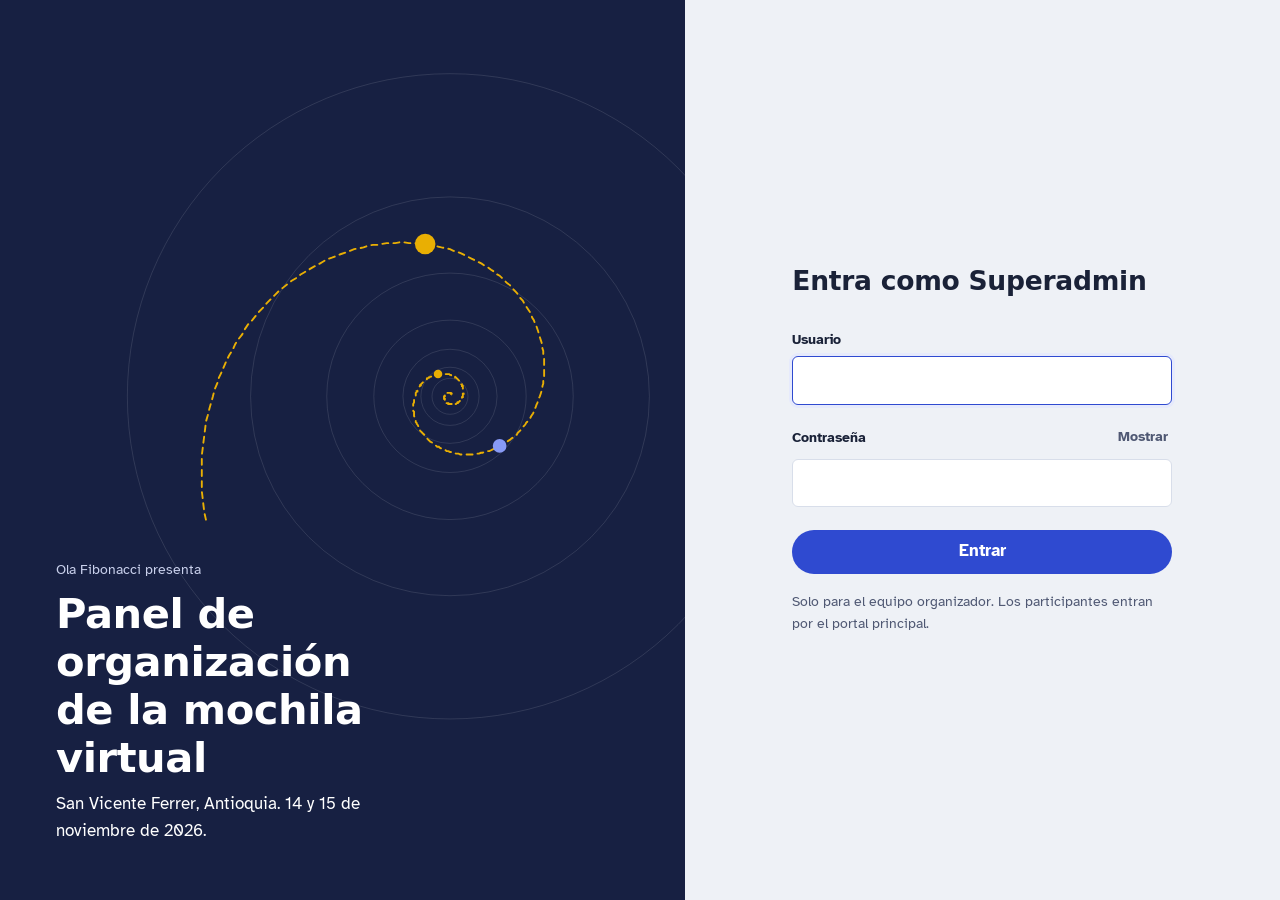
==== frontend/admin/index.html @ 3ba0091b "Portal de participantes "Mochila virtual" del NASA Space Apps San Vicente Ferrer - Backend Flask por" ====
<!doctype html>
<html lang="es">
<head>
  <meta charset="utf-8">
  <meta name="viewport" content="width=device-width, initial-scale=1">
  <meta name="theme-color" content="#172042">
  <meta name="robots" content="noindex, nofollow">
  <link rel="icon" href="../assets/img/insignia.svg" type="image/svg+xml">
  <link rel="preload" href="../assets/fonts/atkinson-hyperlegible-latin-400-normal.woff2" as="font" type="font/woff2" crossorigin>
  <link rel="preload" href="../assets/fonts/bricolage-grotesque-latin-800-normal.woff2" as="font" type="font/woff2" crossorigin>
  <link rel="stylesheet" href="../assets/css/base.css">
  <link rel="stylesheet" href="../assets/css/admin.css">
  <title>Panel de organización — Mochila virtual Space Apps</title>
</head>
<body>
  <template id="plantilla-espiral">
<svg class="espiral" viewBox="0 0 800 800" aria-hidden="true" focusable="false">
  <defs><mask id="bordado-mascara"><path class="bordado" d="M432,398 L432,398 L432,398 L432,398 L432,398 L432,398 L432,398 L432,398 L432,398 L432,398 L432,398 L432,398 L432,398 L432,397 L431,397 L431,397 L431,397 L431,397 L431,397 L431,397 L431,397 L431,397 L431,397 L431,397 L431,397 L431,397 L431,397 L431,397 L431,397 L431,396 L431,396 L430,396 L430,396 L430,396 L430,396 L430,396 L430,396 L430,396 L430,396 L430,396 L430,396 L430,396 L430,396 L429,396 L429,396 L429,396 L429,396 L429,396 L429,396 L429,396 L429,396 L429,396 L429,396 L428,396 L428,396 L428,396 L428,396 L428,396 L428,396 L428,396 L428,396 L428,396 L427,396 L427,396 L427,396 L427,396 L427,396 L427,396 L427,396 L427,396 L426,396 L426,396 L426,396 L426,396 L426,396 L426,396 L426,397 L426,397 L426,397 L426,397 L425,397 L425,397 L425,397 L425,397 L425,397 L425,397 L425,397 L425,398 L425,398 L425,398 L424,398 L424,398 L424,398 L424,398 L424,398 L424,399 L424,399 L424,399 L424,399 L424,399 L424,399 L424,399 L424,400 L424,400 L424,400 L424,400 L423,400 L423,400 L423,401 L423,401 L423,401 L423,401 L423,401 L423,401 L423,402 L423,402 L423,402 L423,402 L423,402 L423,402 L423,403 L424,403 L424,403 L424,403 L424,403 L424,404 L424,404 L424,404 L424,404 L424,404 L424,404 L424,405 L424,405 L424,405 L424,405 L425,405 L425,406 L425,406 L425,406 L425,406 L425,406 L425,406 L425,407 L426,407 L426,407 L426,407 L426,407 L426,407 L426,408 L427,408 L427,408 L427,408 L427,408 L427,408 L428,408 L428,408 L428,409 L428,409 L429,409 L429,409 L429,409 L429,409 L430,409 L430,409 L430,409 L430,409 L431,409 L431,409 L431,409 L431,409 L432,409 L432,410 L432,410 L433,410 L433,410 L433,410 L433,410 L434,409 L434,409 L434,409 L435,409 L435,409 L435,409 L435,409 L436,409 L436,409 L436,409 L437,409 L437,409 L437,409 L438,408 L438,408 L438,408 L438,408 L439,408 L439,408 L439,407 L440,407 L440,407 L440,407 L440,407 L441,406 L441,406 L441,406 L441,406 L442,405 L442,405 L442,405 L442,404 L443,404 L443,404 L443,404 L443,403 L444,403 L444,403 L444,402 L444,402 L444,401 L444,401 L445,401 L445,400 L445,400 L445,400 L445,399 L445,399 L445,398 L445,398 L445,397 L446,397 L446,397 L446,396 L446,396 L446,395 L446,395 L446,394 L446,394 L446,393 L446,393 L446,392 L446,392 L445,391 L445,391 L445,390 L445,390 L445,390 L445,389 L445,389 L445,388 L444,388 L444,387 L444,387 L444,386 L443,386 L443,385 L443,385 L443,384 L442,384 L442,383 L442,383 L441,382 L441,382 L441,382 L440,381 L440,381 L439,380 L439,380 L438,379 L438,379 L438,379 L437,378 L437,378 L436,378 L436,377 L435,377 L434,377 L434,376 L433,376 L433,376 L432,376 L431,375 L431,375 L430,375 L430,375 L429,374 L428,374 L428,374 L427,374 L426,374 L425,374 L425,374 L424,374 L423,373 L423,373 L422,373 L421,373 L420,373 L420,373 L419,374 L418,374 L417,374 L416,374 L416,374 L415,374 L414,374 L413,375 L413,375 L412,375 L411,375 L410,376 L409,376 L409,376 L408,377 L407,377 L406,378 L406,378 L405,378 L404,379 L403,379 L403,380 L402,381 L401,381 L400,382 L400,382 L399,383 L398,384 L398,384 L397,385 L396,386 L396,387 L395,387 L395,388 L394,389 L394,390 L393,391 L393,392 L392,393 L392,394 L391,394 L391,395 L390,396 L390,397 L390,399 L389,400 L389,401 L389,402 L388,403 L388,404 L388,405 L388,406 L388,407 L387,409 L387,410 L387,411 L387,412 L387,413 L387,415 L387,416 L387,417 L388,418 L388,419 L388,421 L388,422 L388,423 L389,425 L389,426 L390,427 L390,428 L390,430 L391,431 L391,432 L392,433 L393,435 L393,436 L394,437 L395,438 L395,440 L396,441 L397,442 L398,443 L399,444 L400,445 L401,447 L402,448 L403,449 L404,450 L405,451 L406,452 L407,453 L409,454 L410,455 L411,456 L413,457 L414,458 L415,459 L417,459 L418,460 L420,461 L421,462 L423,462 L425,463 L426,464 L428,464 L430,465 L431,465 L433,466 L435,466 L437,467 L438,467 L440,467 L442,468 L444,468 L446,468 L448,468 L450,468 L452,468 L454,468 L456,468 L458,468 L460,467 L462,467 L464,467 L466,466 L468,466 L470,465 L472,465 L474,464 L476,464 L478,463 L480,462 L482,461 L484,460 L486,459 L488,458 L490,457 L492,456 L494,455 L496,454 L498,452 L500,451 L502,449 L504,448 L506,446 L508,445 L509,443 L511,441 L513,439 L515,437 L516,435 L518,433 L519,431 L521,429 L522,427 L524,425 L525,423 L527,420 L528,418 L529,415 L530,413 L531,410 L532,408 L533,405 L534,402 L535,400 L536,397 L537,394 L538,391 L538,388 L539,385 L539,382 L540,379 L540,376 L540,373 L540,370 L540,367 L540,364 L540,360 L540,357 L540,354 L539,351 L539,347 L538,344 L538,341 L537,337 L536,334 L535,331 L534,328 L533,324 L532,321 L531,318 L529,314 L528,311 L526,308 L525,304 L523,301 L521,298 L519,295 L517,292 L515,288 L512,285 L510,282 L508,279 L505,276 L502,273 L500,270 L497,268 L494,265 L491,262 L488,259 L484,257 L481,254 L478,252 L474,249 L470,247 L467,245 L463,243 L459,241 L455,239 L451,237 L447,235 L443,233 L438,231 L434,230 L430,228 L425,227 L420,226 L416,225 L411,224 L406,223 L401,222 L397,222 L392,221 L387,221 L382,221 L376,220 L371,220 L366,221 L361,221 L356,221 L350,222 L345,223 L340,223 L334,224 L329,226 L324,227 L318,228 L313,230 L308,232 L302,234 L297,236 L292,238 L286,240 L281,243 L276,246 L270,249 L265,252 L260,255 L255,258 L250,262 L245,265 L240,269 L235,273 L230,277 L225,282 L221,286 L216,291 L212,296 L207,301 L203,306 L199,311 L194,316 L190,322 L187,328 L183,333 L179,339 L176,346 L172,352 L169,358 L166,365 L163,372 L160,378 L158,385 L155,392 L153,400 L151,407 L149,414 L147,422 L145,429 L144,437 L143,445 L142,453 L141,461 L140,469 L140,477 L140,485 L140,494 L140,502 L140,511 L141,519 L142,528 L143,536 L145,545" fill="none" stroke="#fff" stroke-width="8"/></mask></defs>
  <circle class="orbita-fina" cx="430" cy="400" r="21"/><circle class="orbita-fina" cx="430" cy="400" r="34"/><circle class="orbita-fina" cx="430" cy="400" r="55"/><circle class="orbita-fina" cx="430" cy="400" r="89"/><circle class="orbita-fina" cx="430" cy="400" r="144"/><circle class="orbita-fina" cx="430" cy="400" r="233"/><circle class="orbita-fina" cx="430" cy="400" r="377"/>
  <path class="puntada" d="M432,398 L432,398 L432,398 L432,398 L432,398 L432,398 L432,398 L432,398 L432,398 L432,398 L432,398 L432,398 L432,398 L432,397 L431,397 L431,397 L431,397 L431,397 L431,397 L431,397 L431,397 L431,397 L431,397 L431,397 L431,397 L431,397 L431,397 L431,397 L431,397 L431,396 L431,396 L430,396 L430,396 L430,396 L430,396 L430,396 L430,396 L430,396 L430,396 L430,396 L430,396 L430,396 L430,396 L429,396 L429,396 L429,396 L429,396 L429,396 L429,396 L429,396 L429,396 L429,396 L429,396 L428,396 L428,396 L428,396 L428,396 L428,396 L428,396 L428,396 L428,396 L428,396 L427,396 L427,396 L427,396 L427,396 L427,396 L427,396 L427,396 L427,396 L426,396 L426,396 L426,396 L426,396 L426,396 L426,396 L426,397 L426,397 L426,397 L426,397 L425,397 L425,397 L425,397 L425,397 L425,397 L425,397 L425,397 L425,398 L425,398 L425,398 L424,398 L424,398 L424,398 L424,398 L424,398 L424,399 L424,399 L424,399 L424,399 L424,399 L424,399 L424,399 L424,400 L424,400 L424,400 L424,400 L423,400 L423,400 L423,401 L423,401 L423,401 L423,401 L423,401 L423,401 L423,402 L423,402 L423,402 L423,402 L423,402 L423,402 L423,403 L424,403 L424,403 L424,403 L424,403 L424,404 L424,404 L424,404 L424,404 L424,404 L424,404 L424,405 L424,405 L424,405 L424,405 L425,405 L425,406 L425,406 L425,406 L425,406 L425,406 L425,406 L425,407 L426,407 L426,407 L426,407 L426,407 L426,407 L426,408 L427,408 L427,408 L427,408 L427,408 L427,408 L428,408 L428,408 L428,409 L428,409 L429,409 L429,409 L429,409 L429,409 L430,409 L430,409 L430,409 L430,409 L431,409 L431,409 L431,409 L431,409 L432,409 L432,410 L432,410 L433,410 L433,410 L433,410 L433,410 L434,409 L434,409 L434,409 L435,409 L435,409 L435,409 L435,409 L436,409 L436,409 L436,409 L437,409 L437,409 L437,409 L438,408 L438,408 L438,408 L438,408 L439,408 L439,408 L439,407 L440,407 L440,407 L440,407 L440,407 L441,406 L441,406 L441,406 L441,406 L442,405 L442,405 L442,405 L442,404 L443,404 L443,404 L443,404 L443,403 L444,403 L444,403 L444,402 L444,402 L444,401 L444,401 L445,401 L445,400 L445,400 L445,400 L445,399 L445,399 L445,398 L445,398 L445,397 L446,397 L446,397 L446,396 L446,396 L446,395 L446,395 L446,394 L446,394 L446,393 L446,393 L446,392 L446,392 L445,391 L445,391 L445,390 L445,390 L445,390 L445,389 L445,389 L445,388 L444,388 L444,387 L444,387 L444,386 L443,386 L443,385 L443,385 L443,384 L442,384 L442,383 L442,383 L441,382 L441,382 L441,382 L440,381 L440,381 L439,380 L439,380 L438,379 L438,379 L438,379 L437,378 L437,378 L436,378 L436,377 L435,377 L434,377 L434,376 L433,376 L433,376 L432,376 L431,375 L431,375 L430,375 L430,375 L429,374 L428,374 L428,374 L427,374 L426,374 L425,374 L425,374 L424,374 L423,373 L423,373 L422,373 L421,373 L420,373 L420,373 L419,374 L418,374 L417,374 L416,374 L416,374 L415,374 L414,374 L413,375 L413,375 L412,375 L411,375 L410,376 L409,376 L409,376 L408,377 L407,377 L406,378 L406,378 L405,378 L404,379 L403,379 L403,380 L402,381 L401,381 L400,382 L400,382 L399,383 L398,384 L398,384 L397,385 L396,386 L396,387 L395,387 L395,388 L394,389 L394,390 L393,391 L393,392 L392,393 L392,394 L391,394 L391,395 L390,396 L390,397 L390,399 L389,400 L389,401 L389,402 L388,403 L388,404 L388,405 L388,406 L388,407 L387,409 L387,410 L387,411 L387,412 L387,413 L387,415 L387,416 L387,417 L388,418 L388,419 L388,421 L388,422 L388,423 L389,425 L389,426 L390,427 L390,428 L390,430 L391,431 L391,432 L392,433 L393,435 L393,436 L394,437 L395,438 L395,440 L396,441 L397,442 L398,443 L399,444 L400,445 L401,447 L402,448 L403,449 L404,450 L405,451 L406,452 L407,453 L409,454 L410,455 L411,456 L413,457 L414,458 L415,459 L417,459 L418,460 L420,461 L421,462 L423,462 L425,463 L426,464 L428,464 L430,465 L431,465 L433,466 L435,466 L437,467 L438,467 L440,467 L442,468 L444,468 L446,468 L448,468 L450,468 L452,468 L454,468 L456,468 L458,468 L460,467 L462,467 L464,467 L466,466 L468,466 L470,465 L472,465 L474,464 L476,464 L478,463 L480,462 L482,461 L484,460 L486,459 L488,458 L490,457 L492,456 L494,455 L496,454 L498,452 L500,451 L502,449 L504,448 L506,446 L508,445 L509,443 L511,441 L513,439 L515,437 L516,435 L518,433 L519,431 L521,429 L522,427 L524,425 L525,423 L527,420 L528,418 L529,415 L530,413 L531,410 L532,408 L533,405 L534,402 L535,400 L536,397 L537,394 L538,391 L538,388 L539,385 L539,382 L540,379 L540,376 L540,373 L540,370 L540,367 L540,364 L540,360 L540,357 L540,354 L539,351 L539,347 L538,344 L538,341 L537,337 L536,334 L535,331 L534,328 L533,324 L532,321 L531,318 L529,314 L528,311 L526,308 L525,304 L523,301 L521,298 L519,295 L517,292 L515,288 L512,285 L510,282 L508,279 L505,276 L502,273 L500,270 L497,268 L494,265 L491,262 L488,259 L484,257 L481,254 L478,252 L474,249 L470,247 L467,245 L463,243 L459,241 L455,239 L451,237 L447,235 L443,233 L438,231 L434,230 L430,228 L425,227 L420,226 L416,225 L411,224 L406,223 L401,222 L397,222 L392,221 L387,221 L382,221 L376,220 L371,220 L366,221 L361,221 L356,221 L350,222 L345,223 L340,223 L334,224 L329,226 L324,227 L318,228 L313,230 L308,232 L302,234 L297,236 L292,238 L286,240 L281,243 L276,246 L270,249 L265,252 L260,255 L255,258 L250,262 L245,265 L240,269 L235,273 L230,277 L225,282 L221,286 L216,291 L212,296 L207,301 L203,306 L199,311 L194,316 L190,322 L187,328 L183,333 L179,339 L176,346 L172,352 L169,358 L166,365 L163,372 L160,378 L158,385 L155,392 L153,400 L151,407 L149,414 L147,422 L145,429 L144,437 L143,445 L142,453 L141,461 L140,469 L140,477 L140,485 L140,494 L140,502 L140,511 L141,519 L142,528 L143,536 L145,545" mask="url(#bordado-mascara)"/>
  <circle class="astro " cx="416" cy="374" r="5"/><circle class="astro frio" cx="488" cy="458" r="8"/><circle class="astro " cx="401" cy="222" r="12"/>
</svg>
  </template>
  <div id="app"><div class="cargando">Cargando el panel…</div></div>
  <noscript><p class="contenedor">Necesitas activar JavaScript para usar el panel.</p></noscript>
  <script src="../assets/js/config.js"></script>
  <script src="../assets/js/comun.js"></script>
  <script src="../assets/js/admin.js"></script>
</body>
</html>
---- frontend/assets/css/base.css ----
/* ==========================================================================
   Base compartida: tipografías, tokens, controles. La usan portal y panel.
   ========================================================================== */

@font-face { font-family: "Bricolage"; src: url("../fonts/bricolage-grotesque-latin-500-normal.woff2") format("woff2"); font-weight: 500; font-display: swap; }
@font-face { font-family: "Bricolage"; src: url("../fonts/bricolage-grotesque-latin-700-normal.woff2") format("woff2"); font-weight: 700; font-display: swap; }
@font-face { font-family: "Bricolage"; src: url("../fonts/bricolage-grotesque-latin-800-normal.woff2") format("woff2"); font-weight: 800; font-display: swap; }
@font-face { font-family: "Atkinson"; src: url("../fonts/atkinson-hyperlegible-latin-400-normal.woff2") format("woff2"); font-weight: 400; font-display: swap; }
@font-face { font-family: "Atkinson"; src: url("../fonts/atkinson-hyperlegible-latin-400-italic.woff2") format("woff2"); font-weight: 400; font-style: italic; font-display: swap; }
@font-face { font-family: "Atkinson"; src: url("../fonts/atkinson-hyperlegible-latin-700-normal.woff2") format("woff2"); font-weight: 700; font-display: swap; }

:root {
  /* Paleta */
  --noche: #172042;          /* tinta, banda superior */
  --neblina: #eef1f6;        /* fondo de página */
  --papel: #ffffff;          /* superficies */
  --hilo: #f5b700;           /* puntadas de las insignias */
  --orbita: #2f4ad0;         /* acciones y enlaces */
  --paramo: #1f7a5a;         /* "ahora", éxito */
  --alerta: #c23b2a;         /* errores */

  /* Roles */
  --fondo: var(--neblina);
  --superficie: var(--papel);
  --superficie-2: #f6f8fb;
  --texto: #1a2238;
  --texto-suave: #4f5873;
  --linea: #d8deea;
  --accion: var(--orbita);
  --accion-texto: #ffffff;
  --accion-suave: #e6eafc;
  --exito: var(--paramo);
  --exito-suave: #e1f2ea;
  --peligro: var(--alerta);
  --peligro-suave: #fbe7e4;
  --foco: #f5b700;

  /* Tonos de las insignias (hilo de fondo de cada parche) */
  --tono-1: #2a3577;
  --tono-2: #1f6b52;
  --tono-3: #8a5a12;
  --tono-4: #2f4ad0;
  --tono-5: #6b3fa0;
  --tono-6: #a13a2e;

  /* Tipografía (escala 1.25) */
  --familia-titulo: "Bricolage", "Segoe UI", system-ui, sans-serif;
  --familia-texto: "Atkinson", "Segoe UI", system-ui, sans-serif;
  --t-xs: 0.8rem;
  --t-sm: 0.9rem;
  --t-md: 1.0625rem;
  --t-lg: 1.33rem;
  --t-xl: 1.66rem;
  --t-2xl: 2.07rem;
  --t-3xl: 2.6rem;

  --radio-s: 6px;
  --radio-m: 12px;
  --sombra: 0 1px 2px rgba(23, 32, 66, 0.08), 0 4px 16px rgba(23, 32, 66, 0.06);
  --ancho: 1080px;
  --margen: 16px;
  color-scheme: light;
}

@media (prefers-color-scheme: dark) {
  :root {
    --fondo: #0f1530;
    --superficie: #182046;
    --superficie-2: #1d2654;
    --texto: #e8ecf8;
    --texto-suave: #aab3d0;
    --linea: #2c3769;
    --accion: #8fa1ff;
    --accion-texto: #0f1530;
    --accion-suave: #26306a;
    --exito: #5fd0a3;
    --exito-suave: #153a33;
    --peligro: #ff8a78;
    --peligro-suave: #45201f;
    --sombra: 0 1px 2px rgba(0, 0, 0, 0.3);
    color-scheme: dark;
  }
}

*, *::before, *::after { box-sizing: border-box; }

html { -webkit-text-size-adjust: 100%; }

body {
  margin: 0;
  background: var(--fondo);
  color: var(--texto);
  font-family: var(--familia-texto);
  font-size: var(--t-md);
  line-height: 1.55;
  -webkit-font-smoothing: antialiased;
}

h1, h2, h3, h4 {
  font-family: var(--familia-titulo);
  line-height: 1.15;
  margin: 0;
  letter-spacing: -0.01em;
  text-wrap: balance;
}

p { margin: 0; }

a { color: var(--accion); text-underline-offset: 0.2em; }

img { max-width: 100%; display: block; }

[hidden] { display: none !important; }

:focus-visible {
  outline: 3px solid var(--foco);
  outline-offset: 2px;
  border-radius: 4px;
}

.solo-lector {
  position: absolute; width: 1px; height: 1px; overflow: hidden;
  clip: rect(0 0 0 0); white-space: nowrap;
}

.contenedor {
  width: 100%;
  max-width: var(--ancho);
  margin: 0 auto;
  padding: 0 var(--margen);
}

/* ---------------------------------------------------------------- botones */

.boton {
  display: inline-flex;
  align-items: center;
  justify-content: center;
  gap: 0.45em;
  min-height: 44px;
  padding: 0.55em 1.1em;
  border: 1.5px solid transparent;
  border-radius: 999px;
  background: var(--accion);
  color: var(--accion-texto);
  font: 700 var(--t-md)/1.1 var(--familia-texto);
  text-decoration: none;
  cursor: pointer;
  white-space: nowrap;
  transition: filter 0.15s;
}
.boton:hover { filter: brightness(1.08); }
.boton:disabled { opacity: 0.6; cursor: progress; }

.boton.secundario { background: transparent; color: var(--accion); border-color: currentColor; }
.boton.discreto { background: transparent; color: var(--texto-suave); padding-inline: 0.6em; }
.boton.discreto:hover { color: var(--texto); filter: none; }
.boton.peligro { background: var(--peligro); color: #fff; }
.boton.peligro.secundario { background: transparent; color: var(--peligro); }
.boton.pequeno { min-height: 36px; padding: 0.35em 0.85em; font-size: var(--t-sm); }

/* ---------------------------------------------------------------- formularios */

.campo { display: grid; gap: 0.35rem; }
.campo + .campo { margin-top: 1rem; }

.campo label, .etiqueta {
  font-weight: 700;
  font-size: var(--t-sm);
}

.campo .ayuda { font-size: var(--t-sm); color: var(--texto-suave); }

input[type="text"], input[type="password"], input[type="email"], input[type="url"],
input[type="date"], input[type="time"], input[type="search"], select, textarea {
  width: 100%;
  min-height: 46px;
  padding: 0.6em 0.8em;
  border: 1.5px solid var(--linea);
  border-radius: var(--radio-s);
  background: var(--superficie);
  color: var(--texto);
  font: inherit;
}
textarea { min-height: 7em; resize: vertical; line-height: 1.5; }
input:focus, select:focus, textarea:focus { border-color: var(--accion); outline: none; box-shadow: 0 0 0 3px var(--accion-suave); }
input[aria-invalid="true"], textarea[aria-invalid="true"] { border-color: var(--peligro); }

.casilla { display: flex; align-items: center; gap: 0.6rem; font-weight: 700; cursor: pointer; }
.casilla input { width: 1.25rem; height: 1.25rem; accent-color: var(--accion); }

.aviso-error {
  padding: 0.75rem 1rem;
  border-radius: var(--radio-s);
  background: var(--peligro-suave);
  color: var(--peligro);
  font-weight: 700;
}
.aviso-error ul { margin: 0.4rem 0 0; padding-left: 1.2rem; font-weight: 400; }

/* ---------------------------------------------------------------- diálogos */

dialog {
  width: min(560px, calc(100vw - 24px));
  max-height: calc(100vh - 24px);
  padding: 0;
  border: 0;
  border-radius: var(--radio-m);
  background: var(--superficie);
  color: var(--texto);
  box-shadow: 0 20px 60px rgba(0, 0, 0, 0.35);
}
dialog::backdrop { background: rgba(15, 21, 48, 0.55); }
dialog.ancho { width: min(820px, calc(100vw - 24px)); }

.dialogo-cuerpo { padding: 1.5rem; display: grid; gap: 1rem; }
.dialogo-cuerpo h2 { font-size: var(--t-xl); }
.dialogo-acciones { display: flex; flex-wrap: wrap; gap: 0.6rem; justify-content: flex-end; padding-top: 0.5rem; }

/* ---------------------------------------------------------------- avisos flotantes */

.tostadas {
  position: fixed;
  left: 50%;
  bottom: 16px;
  transform: translateX(-50%);
  display: grid;
  gap: 8px;
  z-index: 100;
  width: min(440px, calc(100vw - 32px));
}
.tostada {
  padding: 0.8rem 1rem;
  border-radius: var(--radio-s);
  background: var(--noche);
  color: #fff;
  box-shadow: var(--sombra);
  font-weight: 700;
}
.tostada.error { background: var(--alerta); }

@media (prefers-reduced-motion: no-preference) {
  .tostada { animation: tostada-entra 0.2s ease-out; }
  @keyframes tostada-entra { from { opacity: 0; transform: translateY(8px); } }
}

/* ---------------------------------------------------------------- pantalla de ingreso (compartida) */

.ingreso {
  min-height: 100vh;
  min-height: 100dvh;
  display: grid;
  grid-template-columns: 1fr;
  background: var(--noche);
  color: #fff;
}

.ingreso-arte {
  position: relative;
  overflow: hidden;
  padding: 2rem var(--margen) 1rem;
  display: flex;
  flex-direction: column;
  justify-content: flex-end;
  min-height: 34vh;
}

.ingreso-arte svg.espiral {
  position: absolute;
  right: -18%;
  top: -10%;
  width: 115%;
  max-width: 760px;
  opacity: 0.95;
  pointer-events: none;
}

.ingreso-marca { position: relative; display: grid; gap: 0.6rem; max-width: 30ch; }
.ingreso-marca .organiza { color: #c9d0ec; font-size: var(--t-sm); }
.ingreso-marca h1 { font-size: var(--t-2xl); font-weight: 800; }

.ingreso-formulario {
  background: var(--fondo);
  color: var(--texto);
  padding: 2rem var(--margen) 3rem;
  display: flex;
  justify-content: center;
}
.ingreso-formulario form { width: 100%; max-width: 380px; display: grid; gap: 1rem; align-content: start; }
.ingreso-formulario h2 { font-size: var(--t-xl); }
.fila-etiqueta { display: flex; align-items: center; justify-content: space-between; }
.ingreso-formulario button[type="submit"] { width: 100%; margin-top: 0.4rem; }
.ingreso-formulario .campo + .campo { margin-top: 0; }
.ingreso-formulario .fila-etiqueta .boton { min-height: 32px; margin-right: -0.6em; }
.ingreso-formulario .nota { font-size: var(--t-sm); color: var(--texto-suave); }

@media (min-width: 860px) {
  .ingreso { grid-template-columns: 1.15fr 1fr; }
  .ingreso-arte { padding: 3.5rem; min-height: 100vh; }
  .ingreso-arte svg.espiral { right: -12%; top: 6%; width: 100%; }
  .ingreso-marca h1 { font-size: var(--t-3xl); }
  .ingreso-formulario { align-items: center; padding: 3rem; }
}

/* puntadas de la espiral: el trazo se "borda" una sola vez al cargar */
.espiral .puntada { fill: none; stroke: var(--hilo); stroke-width: 2.2; stroke-dasharray: 7 6; stroke-linecap: round; }
.espiral .orbita-fina { fill: none; stroke: rgba(255, 255, 255, 0.14); stroke-width: 1; }
.espiral .astro { fill: var(--hilo); }
.espiral .astro.frio { fill: #8fa1ff; }

@media (prefers-reduced-motion: no-preference) {
  .espiral .bordado { stroke-dasharray: 2200; stroke-dashoffset: 2200; animation: bordar 2.4s 0.2s ease-out forwards; }
  @keyframes bordar { to { stroke-dashoffset: 0; } }
}

/* ---------------------------------------------------------------- utilidades */

.cargando {
  display: grid;
  place-items: center;
  min-height: 30vh;
  color: var(--texto-suave);
}
.vacio {
  padding: 2rem 1.25rem;
  border: 1.5px dashed var(--linea);
  border-radius: var(--radio-m);
  color: var(--texto-suave);
  text-align: center;
}
---- frontend/assets/css/admin.css ----
/* ==========================================================================
   Panel de organización (Superadmin). Sobrio y denso: es una herramienta.
   ========================================================================== */

.fila-etiqueta { display: flex; align-items: center; justify-content: space-between; }

.banda-admin { background: var(--noche); color: #fff; }
.banda-admin .contenedor {
  max-width: 1280px;
  display: flex;
  flex-wrap: wrap;
  align-items: center;
  gap: 0.5rem 1.5rem;
  min-height: 60px;
  padding-block: 0.4rem;
}
.banda-admin .marca { display: flex; align-items: center; gap: 0.6rem; font: 800 var(--t-md)/1.1 var(--familia-titulo); }
.banda-admin .marca img { width: 28px; height: 28px; }
.pestanas { display: flex; gap: 0.25rem; flex: 1; overflow-x: auto; }
.pestanas button {
  min-height: 44px;
  padding: 0 0.9rem;
  border: 0;
  border-radius: 999px;
  background: none;
  color: #c9d0ec;
  font: 700 var(--t-sm) var(--familia-texto);
  cursor: pointer;
  white-space: nowrap;
}
.pestanas button[aria-selected="true"] { background: rgba(255, 255, 255, 0.14); color: #fff; }
.banda-admin .acciones-banda { display: flex; align-items: center; gap: 0.5rem; font-size: var(--t-sm); }
.banda-admin .acciones-banda a, .banda-admin .acciones-banda button { color: #fff; }
.banda-admin .boton.discreto { color: #c9d0ec; }

.panel { max-width: 1280px; padding-block: 1.5rem 4rem; }
.panel > h1 { font-size: var(--t-2xl); margin-bottom: 0.3rem; }
.panel > .intro { color: var(--texto-suave); margin-bottom: 1.5rem; max-width: 70ch; }

.tarjeta {
  background: var(--superficie);
  border-radius: var(--radio-m);
  box-shadow: var(--sombra);
}

/* ---------------------------------------------------------------- contenido: dos columnas */

.editor { display: grid; gap: 1.25rem; align-items: start; }
@media (min-width: 940px) { .editor { grid-template-columns: 340px 1fr; } }

.lista-secciones { padding: 0.75rem; }
.lista-secciones .cabeza { display: flex; justify-content: space-between; align-items: center; padding: 0.25rem 0.25rem 0.75rem; }
.lista-secciones h2 { font-size: var(--t-lg); }
.lista-secciones ol { list-style: none; margin: 0; padding: 0; display: grid; gap: 2px; }
.fila-seccion { display: grid; grid-template-columns: 1fr auto; align-items: center; border-radius: var(--radio-s); }
.fila-seccion.activa-seleccion { background: var(--accion-suave); }
.fila-seccion > button.elegir {
  display: grid;
  grid-template-columns: 2rem 1fr;
  gap: 0.5rem;
  align-items: center;
  min-height: 52px;
  padding: 0.35rem 0.5rem;
  border: 0;
  background: none;
  color: var(--texto);
  font: inherit;
  text-align: left;
  cursor: pointer;
  border-radius: var(--radio-s);
}
.fila-seccion .icono { font-size: 1.35rem; text-align: center; }
.fila-seccion .titulo { font-weight: 700; line-height: 1.25; }
.fila-seccion .meta { font-size: var(--t-xs); color: var(--texto-suave); }
.fila-seccion .oculta { color: var(--peligro); font-weight: 700; }
.mover { display: flex; }
.mover button {
  width: 36px;
  height: 36px;
  border: 0;
  border-radius: var(--radio-s);
  background: none;
  color: var(--texto-suave);
  font-size: 1rem;
  cursor: pointer;
}
.mover button:hover:not(:disabled) { background: var(--superficie-2); color: var(--texto); }
.mover button:disabled { opacity: 0.25; cursor: default; }

.detalle-seccion { padding: 1.25rem; display: grid; gap: 1.5rem; }
.form-seccion { display: grid; gap: 1rem; }
.form-seccion .fila { display: grid; grid-template-columns: 5.5rem 1fr; gap: 1rem; }
.form-seccion .fila .campo + .campo { margin-top: 0; }
.form-seccion .icono-input { text-align: center; font-size: 1.4rem; }
.barra-acciones { display: flex; flex-wrap: wrap; gap: 0.6rem; align-items: center; }
.barra-acciones .separar { margin-left: auto; }

.items-cabeza { display: flex; flex-wrap: wrap; gap: 0.75rem; justify-content: space-between; align-items: center; padding-top: 1.25rem; border-top: 1px solid var(--linea); }
.items-cabeza h3 { font-size: var(--t-lg); }

.lista-items { list-style: none; margin: 0; padding: 0; display: grid; gap: 0.5rem; }
.fila-item {
  display: grid;
  grid-template-columns: auto 1fr;
  gap: 0.25rem 0.75rem;
  align-items: center;
  padding: 0.7rem 0.75rem;
  border: 1.5px solid var(--linea);
  border-radius: var(--radio-s);
}
.fila-item.inactivo { border-style: dashed; opacity: 0.7; }
.fila-item .tipo {
  grid-row: span 2;
  display: grid;
  place-items: center;
  width: 40px;
  height: 40px;
  border-radius: 50%;
  background: var(--superficie-2);
  font-size: 1.15rem;
}
.fila-item .titulo { font-weight: 700; overflow-wrap: anywhere; }
.fila-item .meta { font-size: var(--t-sm); color: var(--texto-suave); overflow-wrap: anywhere; }
.fila-item .controles { grid-column: 1 / -1; display: flex; flex-wrap: wrap; gap: 0.25rem; justify-content: flex-end; }
@media (min-width: 720px) {
  .fila-item { grid-template-columns: auto 1fr auto; }
  .fila-item .controles { grid-column: 3; grid-row: 1 / span 2; }
}

.marca-estado {
  display: inline-block;
  padding: 0.05rem 0.5rem;
  border-radius: 999px;
  font-size: var(--t-xs);
  font-weight: 700;
  background: var(--superficie-2);
  color: var(--texto-suave);
  vertical-align: 0.1em;
}
.marca-estado.oculto { background: var(--peligro-suave); color: var(--peligro); }
.marca-estado.admin { background: var(--accion-suave); color: var(--accion); }
.marca-estado.virtual { background: #ede6f8; color: #5a3291; }
@media (prefers-color-scheme: dark) { .marca-estado.virtual { background: #2e2350; color: #c9b3f2; } }

/* formulario de ítem */
.rejilla-2 { display: grid; gap: 1rem; }
@media (min-width: 560px) { .rejilla-2 { grid-template-columns: 1fr 1fr; } .rejilla-3 { grid-template-columns: 1.4fr 1fr 1fr; } }
.rejilla-2 .campo + .campo { margin-top: 0; }
.zona-archivo {
  display: grid;
  gap: 0.5rem;
  padding: 1rem;
  border: 1.5px dashed var(--linea);
  border-radius: var(--radio-s);
}
.zona-archivo .actual { font-weight: 700; overflow-wrap: anywhere; }
.barra-progreso { height: 6px; border-radius: 3px; background: var(--superficie-2); overflow: hidden; }
.barra-progreso span { display: block; height: 100%; width: 0; background: var(--accion); transition: width 0.15s; }

/* ---------------------------------------------------------------- participantes */

.herramientas { display: flex; flex-wrap: wrap; gap: 0.75rem; align-items: center; margin-bottom: 1rem; }
.herramientas input[type="search"] { max-width: 320px; }
.herramientas select { width: auto; }
.herramientas .separar { margin-left: auto; display: flex; gap: 0.6rem; flex-wrap: wrap; }
.conteo { color: var(--texto-suave); font-size: var(--t-sm); margin-bottom: 0.6rem; }

.tabla-envoltura { overflow-x: auto; }
table { width: 100%; border-collapse: collapse; font-size: var(--t-sm); }
th, td { padding: 0.7rem 0.75rem; text-align: left; border-bottom: 1px solid var(--linea); vertical-align: middle; }
th { font-weight: 700; color: var(--texto-suave); background: var(--superficie-2); position: sticky; top: 0; }
td .nombre { font-weight: 700; font-size: var(--t-md); }
td .correo { color: var(--texto-suave); }
td.acciones { white-space: nowrap; text-align: right; }
tr.inactivo td { opacity: 0.6; }

/* tarjetas en móvil */
@media (max-width: 720px) {
  .tabla-personas, .tabla-personas tbody, .tabla-personas tr, .tabla-personas td { display: block; }
  .tabla-personas thead { display: none; }
  .tabla-personas tr { padding: 0.75rem; border-bottom: 1px solid var(--linea); }
  .tabla-personas td { border: 0; padding: 0.15rem 0; }
  .tabla-personas td.acciones { text-align: left; padding-top: 0.5rem; white-space: normal; }
}

.credenciales { width: 100%; }
.credenciales td, .credenciales th { padding: 0.45rem 0.5rem; }
.credenciales .clave { font-weight: 700; letter-spacing: 0.02em; }
.caja-mensaje {
  padding: 0.9rem 1rem;
  border-radius: var(--radio-s);
  background: var(--superficie-2);
  white-space: pre-line;
  overflow-wrap: anywhere;
}
.nota-importante { padding: 0.75rem 1rem; border-left: 4px solid var(--hilo); background: var(--superficie-2); border-radius: 0 var(--radio-s) var(--radio-s) 0; }

/* ---------------------------------------------------------------- estadísticas */

.cifras { display: grid; grid-template-columns: repeat(auto-fit, minmax(180px, 1fr)); gap: 1rem; margin-bottom: 1.25rem; }
.cifra { padding: 1.1rem 1.25rem; }
.cifra .valor { font: 800 var(--t-2xl)/1 var(--familia-titulo); }
.cifra .rotulo { color: var(--texto-suave); font-size: var(--t-sm); margin-top: 0.35rem; }

.graficas { display: grid; gap: 1.25rem; }
@media (min-width: 940px) { .graficas { grid-template-columns: 1fr 1fr; } }
.grafica { padding: 1.25rem; }
.grafica h2 { font-size: var(--t-lg); margin-bottom: 1rem; }
.barras { list-style: none; margin: 0; padding: 0; display: grid; gap: 0.7rem; }
.barra { display: grid; gap: 0.25rem; }
.barra .encabezado { display: flex; justify-content: space-between; gap: 1rem; font-size: var(--t-sm); }
.barra .encabezado strong { overflow-wrap: anywhere; }
.barra .pista { height: 10px; border-radius: 5px; background: var(--superficie-2); overflow: hidden; }
.barra .relleno { display: block; height: 100%; border-radius: 5px; background: var(--accion); }
.barra .relleno.hilo { background: var(--hilo); }

/* ---------------------------------------------------------------- ajustes */

.dialogo-cuerpo .campo + .campo { margin-top: 0; }
.form-seccion .icono-input { font-size: 1.25rem; height: 46px; padding-block: 0; }

@media (max-width: 720px) {
  .pestanas { order: 3; flex-basis: 100%; }
  .banda-admin .acciones-banda { margin-left: auto; }
  td[data-etiqueta]::before { content: attr(data-etiqueta) ": "; color: var(--texto-suave); }
}
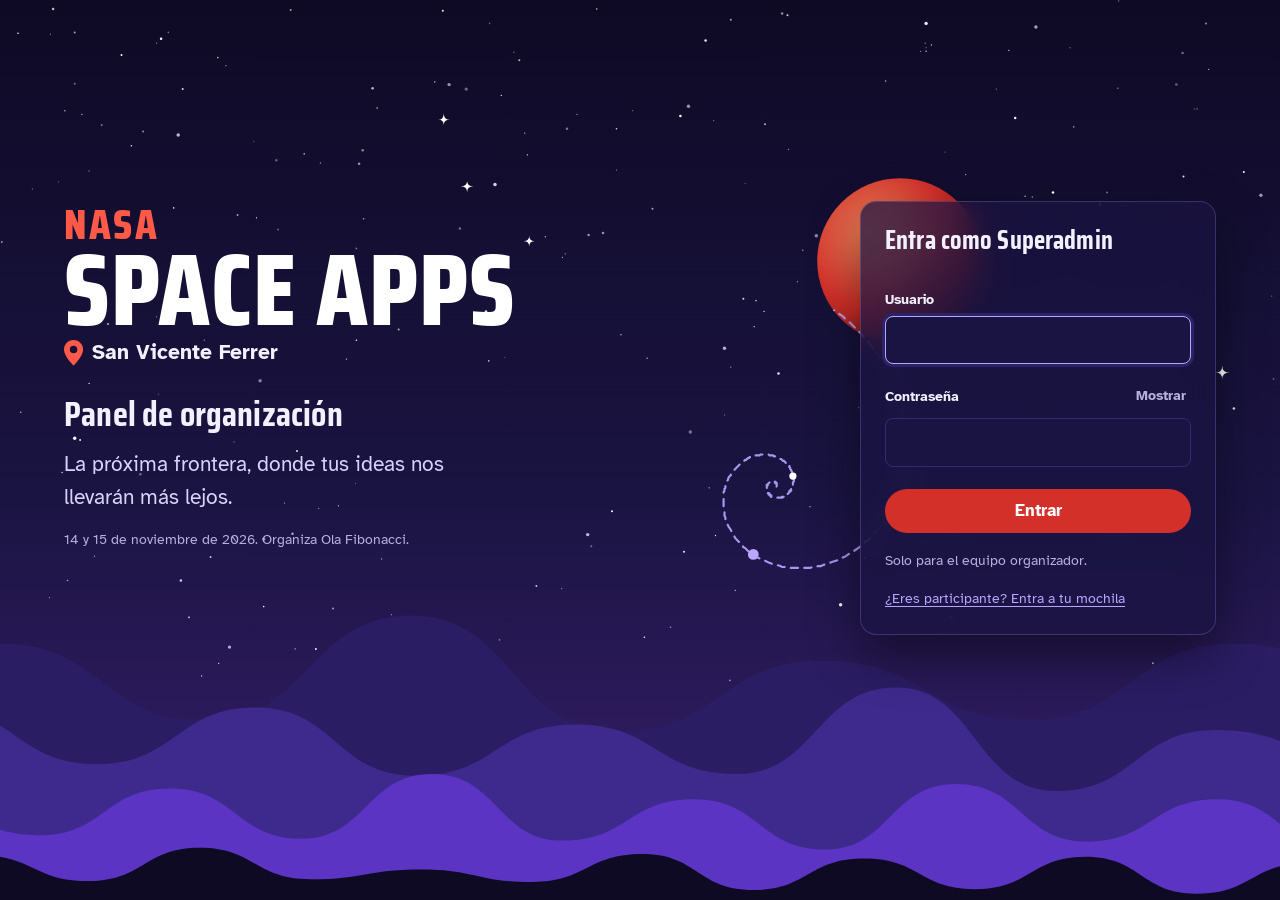
==== commit f6de0a8b: "Logo del evento y sección de aliados, administrables por el Superadmin - Pestaña "Logos y aliados" e" ====
--- a/frontend/admin/index.html
+++ b/frontend/admin/index.html
@@ -3,23 +3,18 @@
 <head>
   <meta charset="utf-8">
   <meta name="viewport" content="width=device-width, initial-scale=1">
-  <meta name="theme-color" content="#172042">
+  <meta name="theme-color" content="#0e0a24">
   <meta name="robots" content="noindex, nofollow">
   <link rel="icon" href="../assets/img/insignia.svg" type="image/svg+xml">
   <link rel="preload" href="../assets/fonts/atkinson-hyperlegible-latin-400-normal.woff2" as="font" type="font/woff2" crossorigin>
-  <link rel="preload" href="../assets/fonts/bricolage-grotesque-latin-800-normal.woff2" as="font" type="font/woff2" crossorigin>
+  <link rel="preload" href="../assets/fonts/saira-condensed-latin-800-normal.woff2" as="font" type="font/woff2" crossorigin>
   <link rel="stylesheet" href="../assets/css/base.css">
   <link rel="stylesheet" href="../assets/css/admin.css">
   <title>Panel de organización — Mochila virtual Space Apps</title>
 </head>
 <body>
-  <template id="plantilla-espiral">
-<svg class="espiral" viewBox="0 0 800 800" aria-hidden="true" focusable="false">
-  <defs><mask id="bordado-mascara"><path class="bordado" d="M432,398 L432,398 L432,398 L432,398 L432,398 L432,398 L432,398 L432,398 L432,398 L432,398 L432,398 L432,398 L432,398 L432,397 L431,397 L431,397 L431,397 L431,397 L431,397 L431,397 L431,397 L431,397 L431,397 L431,397 L431,397 L431,397 L431,397 L431,397 L431,397 L431,396 L431,396 L430,396 L430,396 L430,396 L430,396 L430,396 L430,396 L430,396 L430,396 L430,396 L430,396 L430,396 L430,396 L429,396 L429,396 L429,396 L429,396 L429,396 L429,396 L429,396 L429,396 L429,396 L429,396 L428,396 L428,396 L428,396 L428,396 L428,396 L428,396 L428,396 L428,396 L428,396 L427,396 L427,396 L427,396 L427,396 L427,396 L427,396 L427,396 L427,396 L426,396 L426,396 L426,396 L426,396 L426,396 L426,396 L426,397 L426,397 L426,397 L426,397 L425,397 L425,397 L425,397 L425,397 L425,397 L425,397 L425,397 L425,398 L425,398 L425,398 L424,398 L424,398 L424,398 L424,398 L424,398 L424,399 L424,399 L424,399 L424,399 L424,399 L424,399 L424,399 L424,400 L424,400 L424,400 L424,400 L423,400 L423,400 L423,401 L423,401 L423,401 L423,401 L423,401 L423,401 L423,402 L423,402 L423,402 L423,402 L423,402 L423,402 L423,403 L424,403 L424,403 L424,403 L424,403 L424,404 L424,404 L424,404 L424,404 L424,404 L424,404 L424,405 L424,405 L424,405 L424,405 L425,405 L425,406 L425,406 L425,406 L425,406 L425,406 L425,406 L425,407 L426,407 L426,407 L426,407 L426,407 L426,407 L426,408 L427,408 L427,408 L427,408 L427,408 L427,408 L428,408 L428,408 L428,409 L428,409 L429,409 L429,409 L429,409 L429,409 L430,409 L430,409 L430,409 L430,409 L431,409 L431,409 L431,409 L431,409 L432,409 L432,410 L432,410 L433,410 L433,410 L433,410 L433,410 L434,409 L434,409 L434,409 L435,409 L435,409 L435,409 L435,409 L436,409 L436,409 L436,409 L437,409 L437,409 L437,409 L438,408 L438,408 L438,408 L438,408 L439,408 L439,408 L439,407 L440,407 L440,407 L440,407 L440,407 L441,406 L441,406 L441,406 L441,406 L442,405 L442,405 L442,405 L442,404 L443,404 L443,404 L443,404 L443,403 L444,403 L444,403 L444,402 L444,402 L444,401 L444,401 L445,401 L445,400 L445,400 L445,400 L445,399 L445,399 L445,398 L445,398 L445,397 L446,397 L446,397 L446,396 L446,396 L446,395 L446,395 L446,394 L446,394 L446,393 L446,393 L446,392 L446,392 L445,391 L445,391 L445,390 L445,390 L445,390 L445,389 L445,389 L445,388 L444,388 L444,387 L444,387 L444,386 L443,386 L443,385 L443,385 L443,384 L442,384 L442,383 L442,383 L441,382 L441,382 L441,382 L440,381 L440,381 L439,380 L439,380 L438,379 L438,379 L438,379 L437,378 L437,378 L436,378 L436,377 L435,377 L434,377 L434,376 L433,376 L433,376 L432,376 L431,375 L431,375 L430,375 L430,375 L429,374 L428,374 L428,374 L427,374 L426,374 L425,374 L425,374 L424,374 L423,373 L423,373 L422,373 L421,373 L420,373 L420,373 L419,374 L418,374 L417,374 L416,374 L416,374 L415,374 L414,374 L413,375 L413,375 L412,375 L411,375 L410,376 L409,376 L409,376 L408,377 L407,377 L406,378 L406,378 L405,378 L404,379 L403,379 L403,380 L402,381 L401,381 L400,382 L400,382 L399,383 L398,384 L398,384 L397,385 L396,386 L396,387 L395,387 L395,388 L394,389 L394,390 L393,391 L393,392 L392,393 L392,394 L391,394 L391,395 L390,396 L390,397 L390,399 L389,400 L389,401 L389,402 L388,403 L388,404 L388,405 L388,406 L388,407 L387,409 L387,410 L387,411 L387,412 L387,413 L387,415 L387,416 L387,417 L388,418 L388,419 L388,421 L388,422 L388,423 L389,425 L389,426 L390,427 L390,428 L390,430 L391,431 L391,432 L392,433 L393,435 L393,436 L394,437 L395,438 L395,440 L396,441 L397,442 L398,443 L399,444 L400,445 L401,447 L402,448 L403,449 L404,450 L405,451 L406,452 L407,453 L409,454 L410,455 L411,456 L413,457 L414,458 L415,459 L417,459 L418,460 L420,461 L421,462 L423,462 L425,463 L426,464 L428,464 L430,465 L431,465 L433,466 L435,466 L437,467 L438,467 L440,467 L442,468 L444,468 L446,468 L448,468 L450,468 L452,468 L454,468 L456,468 L458,468 L460,467 L462,467 L464,467 L466,466 L468,466 L470,465 L472,465 L474,464 L476,464 L478,463 L480,462 L482,461 L484,460 L486,459 L488,458 L490,457 L492,456 L494,455 L496,454 L498,452 L500,451 L502,449 L504,448 L506,446 L508,445 L509,443 L511,441 L513,439 L515,437 L516,435 L518,433 L519,431 L521,429 L522,427 L524,425 L525,423 L527,420 L528,418 L529,415 L530,413 L531,410 L532,408 L533,405 L534,402 L535,400 L536,397 L537,394 L538,391 L538,388 L539,385 L539,382 L540,379 L540,376 L540,373 L540,370 L540,367 L540,364 L540,360 L540,357 L540,354 L539,351 L539,347 L538,344 L538,341 L537,337 L536,334 L535,331 L534,328 L533,324 L532,321 L531,318 L529,314 L528,311 L526,308 L525,304 L523,301 L521,298 L519,295 L517,292 L515,288 L512,285 L510,282 L508,279 L505,276 L502,273 L500,270 L497,268 L494,265 L491,262 L488,259 L484,257 L481,254 L478,252 L474,249 L470,247 L467,245 L463,243 L459,241 L455,239 L451,237 L447,235 L443,233 L438,231 L434,230 L430,228 L425,227 L420,226 L416,225 L411,224 L406,223 L401,222 L397,222 L392,221 L387,221 L382,221 L376,220 L371,220 L366,221 L361,221 L356,221 L350,222 L345,223 L340,223 L334,224 L329,226 L324,227 L318,228 L313,230 L308,232 L302,234 L297,236 L292,238 L286,240 L281,243 L276,246 L270,249 L265,252 L260,255 L255,258 L250,262 L245,265 L240,269 L235,273 L230,277 L225,282 L221,286 L216,291 L212,296 L207,301 L203,306 L199,311 L194,316 L190,322 L187,328 L183,333 L179,339 L176,346 L172,352 L169,358 L166,365 L163,372 L160,378 L158,385 L155,392 L153,400 L151,407 L149,414 L147,422 L145,429 L144,437 L143,445 L142,453 L141,461 L140,469 L140,477 L140,485 L140,494 L140,502 L140,511 L141,519 L142,528 L143,536 L145,545" fill="none" stroke="#fff" stroke-width="8"/></mask></defs>
-  <circle class="orbita-fina" cx="430" cy="400" r="21"/><circle class="orbita-fina" cx="430" cy="400" r="34"/><circle class="orbita-fina" cx="430" cy="400" r="55"/><circle class="orbita-fina" cx="430" cy="400" r="89"/><circle class="orbita-fina" cx="430" cy="400" r="144"/><circle class="orbita-fina" cx="430" cy="400" r="233"/><circle class="orbita-fina" cx="430" cy="400" r="377"/>
-  <path class="puntada" d="M432,398 L432,398 L432,398 L432,398 L432,398 L432,398 L432,398 L432,398 L432,398 L432,398 L432,398 L432,398 L432,398 L432,397 L431,397 L431,397 L431,397 L431,397 L431,397 L431,397 L431,397 L431,397 L431,397 L431,397 L431,397 L431,397 L431,397 L431,397 L431,397 L431,396 L431,396 L430,396 L430,396 L430,396 L430,396 L430,396 L430,396 L430,396 L430,396 L430,396 L430,396 L430,396 L430,396 L429,396 L429,396 L429,396 L429,396 L429,396 L429,396 L429,396 L429,396 L429,396 L429,396 L428,396 L428,396 L428,396 L428,396 L428,396 L428,396 L428,396 L428,396 L428,396 L427,396 L427,396 L427,396 L427,396 L427,396 L427,396 L427,396 L427,396 L426,396 L426,396 L426,396 L426,396 L426,396 L426,396 L426,397 L426,397 L426,397 L426,397 L425,397 L425,397 L425,397 L425,397 L425,397 L425,397 L425,397 L425,398 L425,398 L425,398 L424,398 L424,398 L424,398 L424,398 L424,398 L424,399 L424,399 L424,399 L424,399 L424,399 L424,399 L424,399 L424,400 L424,400 L424,400 L424,400 L423,400 L423,400 L423,401 L423,401 L423,401 L423,401 L423,401 L423,401 L423,402 L423,402 L423,402 L423,402 L423,402 L423,402 L423,403 L424,403 L424,403 L424,403 L424,403 L424,404 L424,404 L424,404 L424,404 L424,404 L424,404 L424,405 L424,405 L424,405 L424,405 L425,405 L425,406 L425,406 L425,406 L425,406 L425,406 L425,406 L425,407 L426,407 L426,407 L426,407 L426,407 L426,407 L426,408 L427,408 L427,408 L427,408 L427,408 L427,408 L428,408 L428,408 L428,409 L428,409 L429,409 L429,409 L429,409 L429,409 L430,409 L430,409 L430,409 L430,409 L431,409 L431,409 L431,409 L431,409 L432,409 L432,410 L432,410 L433,410 L433,410 L433,410 L433,410 L434,409 L434,409 L434,409 L435,409 L435,409 L435,409 L435,409 L436,409 L436,409 L436,409 L437,409 L437,409 L437,409 L438,408 L438,408 L438,408 L438,408 L439,408 L439,408 L439,407 L440,407 L440,407 L440,407 L440,407 L441,406 L441,406 L441,406 L441,406 L442,405 L442,405 L442,405 L442,404 L443,404 L443,404 L443,404 L443,403 L444,403 L444,403 L444,402 L444,402 L444,401 L444,401 L445,401 L445,400 L445,400 L445,400 L445,399 L445,399 L445,398 L445,398 L445,397 L446,397 L446,397 L446,396 L446,396 L446,395 L446,395 L446,394 L446,394 L446,393 L446,393 L446,392 L446,392 L445,391 L445,391 L445,390 L445,390 L445,390 L445,389 L445,389 L445,388 L444,388 L444,387 L444,387 L444,386 L443,386 L443,385 L443,385 L443,384 L442,384 L442,383 L442,383 L441,382 L441,382 L441,382 L440,381 L440,381 L439,380 L439,380 L438,379 L438,379 L438,379 L437,378 L437,378 L436,378 L436,377 L435,377 L434,377 L434,376 L433,376 L433,376 L432,376 L431,375 L431,375 L430,375 L430,375 L429,374 L428,374 L428,374 L427,374 L426,374 L425,374 L425,374 L424,374 L423,373 L423,373 L422,373 L421,373 L420,373 L420,373 L419,374 L418,374 L417,374 L416,374 L416,374 L415,374 L414,374 L413,375 L413,375 L412,375 L411,375 L410,376 L409,376 L409,376 L408,377 L407,377 L406,378 L406,378 L405,378 L404,379 L403,379 L403,380 L402,381 L401,381 L400,382 L400,382 L399,383 L398,384 L398,384 L397,385 L396,386 L396,387 L395,387 L395,388 L394,389 L394,390 L393,391 L393,392 L392,393 L392,394 L391,394 L391,395 L390,396 L390,397 L390,399 L389,400 L389,401 L389,402 L388,403 L388,404 L388,405 L388,406 L388,407 L387,409 L387,410 L387,411 L387,412 L387,413 L387,415 L387,416 L387,417 L388,418 L388,419 L388,421 L388,422 L388,423 L389,425 L389,426 L390,427 L390,428 L390,430 L391,431 L391,432 L392,433 L393,435 L393,436 L394,437 L395,438 L395,440 L396,441 L397,442 L398,443 L399,444 L400,445 L401,447 L402,448 L403,449 L404,450 L405,451 L406,452 L407,453 L409,454 L410,455 L411,456 L413,457 L414,458 L415,459 L417,459 L418,460 L420,461 L421,462 L423,462 L425,463 L426,464 L428,464 L430,465 L431,465 L433,466 L435,466 L437,467 L438,467 L440,467 L442,468 L444,468 L446,468 L448,468 L450,468 L452,468 L454,468 L456,468 L458,468 L460,467 L462,467 L464,467 L466,466 L468,466 L470,465 L472,465 L474,464 L476,464 L478,463 L480,462 L482,461 L484,460 L486,459 L488,458 L490,457 L492,456 L494,455 L496,454 L498,452 L500,451 L502,449 L504,448 L506,446 L508,445 L509,443 L511,441 L513,439 L515,437 L516,435 L518,433 L519,431 L521,429 L522,427 L524,425 L525,423 L527,420 L528,418 L529,415 L530,413 L531,410 L532,408 L533,405 L534,402 L535,400 L536,397 L537,394 L538,391 L538,388 L539,385 L539,382 L540,379 L540,376 L540,373 L540,370 L540,367 L540,364 L540,360 L540,357 L540,354 L539,351 L539,347 L538,344 L538,341 L537,337 L536,334 L535,331 L534,328 L533,324 L532,321 L531,318 L529,314 L528,311 L526,308 L525,304 L523,301 L521,298 L519,295 L517,292 L515,288 L512,285 L510,282 L508,279 L505,276 L502,273 L500,270 L497,268 L494,265 L491,262 L488,259 L484,257 L481,254 L478,252 L474,249 L470,247 L467,245 L463,243 L459,241 L455,239 L451,237 L447,235 L443,233 L438,231 L434,230 L430,228 L425,227 L420,226 L416,225 L411,224 L406,223 L401,222 L397,222 L392,221 L387,221 L382,221 L376,220 L371,220 L366,221 L361,221 L356,221 L350,222 L345,223 L340,223 L334,224 L329,226 L324,227 L318,228 L313,230 L308,232 L302,234 L297,236 L292,238 L286,240 L281,243 L276,246 L270,249 L265,252 L260,255 L255,258 L250,262 L245,265 L240,269 L235,273 L230,277 L225,282 L221,286 L216,291 L212,296 L207,301 L203,306 L199,311 L194,316 L190,322 L187,328 L183,333 L179,339 L176,346 L172,352 L169,358 L166,365 L163,372 L160,378 L158,385 L155,392 L153,400 L151,407 L149,414 L147,422 L145,429 L144,437 L143,445 L142,453 L141,461 L140,469 L140,477 L140,485 L140,494 L140,502 L140,511 L141,519 L142,528 L143,536 L145,545" mask="url(#bordado-mascara)"/>
-  <circle class="astro " cx="416" cy="374" r="5"/><circle class="astro frio" cx="488" cy="458" r="8"/><circle class="astro " cx="401" cy="222" r="12"/>
-</svg>
+  <template id="plantilla-cielo">
+<svg class="cielo" viewBox="0 0 1600 1000" preserveAspectRatio="xMidYMax slice" aria-hidden="true" focusable="false"><defs><mask id="orbita-mascara"><path class="orbita-revela" d="M863 541L863 541L863 541L863 541L863 541L863 541L863 540L863 540L863 540L863 540L863 540L863 540L863 540L863 540L863 540L863 540L863 540L863 540L863 539L863 539L863 539L863 539L863 539L863 539L863 539L863 539L863 539L863 539L863 538L863 538L863 538L863 538L863 538L863 538L863 538L863 538L863 538L863 538L863 537L863 537L863 537L863 537L863 537L862 537L862 537L862 537L862 537L862 537L862 536L862 536L862 536L862 536L862 536L862 536L862 536L861 536L861 536L861 536L861 536L861 536L861 536L861 535L861 535L861 535L860 535L860 535L860 535L860 535L860 535L860 535L860 535L859 535L859 535L859 535L859 535L859 535L859 535L859 535L858 535L858 535L858 535L858 535L858 535L858 535L857 535L857 535L857 535L857 535L857 535L857 535L856 535L856 535L856 535L856 535L856 536L856 536L855 536L855 536L855 536L855 536L855 536L855 536L855 536L854 537L854 537L854 537L854 537L854 537L854 537L854 537L853 538L853 538L853 538L853 538L853 538L853 538L853 539L853 539L853 539L852 539L852 539L852 540L852 540L852 540L852 540L852 541L852 541L852 541L852 541L852 541L852 542L852 542L852 542L852 542L852 543L852 543L852 543L852 544L852 544L852 544L852 544L852 545L852 545L852 545L852 545L852 546L852 546L853 546L853 546L853 547L853 547L853 547L853 547L853 548L853 548L854 548L854 549L854 549L854 549L854 549L855 549L855 550L855 550L855 550L856 550L856 551L856 551L856 551L857 551L857 551L857 552L858 552L858 552L858 552L859 552L859 552L859 552L860 553L860 553L860 553L861 553L861 553L861 553L862 553L862 553L863 553L863 553L863 553L864 553L864 553L865 553L865 553L865 553L866 553L866 553L867 553L867 553L868 553L868 553L868 553L869 553L869 552L870 552L870 552L871 552L871 552L871 551L872 551L872 551L873 551L873 550L874 550L874 550L874 550L875 549L875 549L876 548L876 548L876 548L877 547L877 547L877 546L878 546L878 546L878 545L879 545L879 544L879 544L879 543L880 543L880 542L880 542L880 541L880 540L881 540L881 539L881 539L881 538L881 537L881 537L881 536L881 536L882 535L882 534L882 534L882 533L882 532L882 532L881 531L881 530L881 529L881 529L881 528L881 527L881 527L880 526L880 525L880 525L880 524L879 523L879 522L879 522L878 521L878 520L878 520L877 519L877 518L876 518L876 517L875 517L875 516L874 515L873 515L873 514L872 513L872 513L871 512L870 512L869 511L869 511L868 510L867 510L866 509L866 509L865 509L864 508L863 508L862 507L861 507L860 507L859 506L858 506L857 506L856 506L855 506L854 505L853 505L852 505L851 505L850 505L849 505L848 505L847 505L846 505L845 505L844 506L842 506L841 506L840 506L839 506L838 507L837 507L836 508L835 508L833 508L832 509L831 509L830 510L829 511L828 511L827 512L826 513L825 513L824 514L823 515L822 516L821 517L820 518L819 519L818 520L817 521L816 522L815 523L814 524L813 525L812 526L812 528L811 529L810 530L809 532L809 533L808 534L808 536L807 537L806 539L806 540L806 542L805 543L805 545L804 547L804 548L804 550L804 552L804 553L804 555L804 557L804 558L804 560L804 562L804 564L804 566L804 567L805 569L805 571L805 573L806 575L806 577L807 578L808 580L808 582L809 584L810 586L811 587L812 589L813 591L814 593L815 595L816 596L817 598L819 600L820 601L822 603L823 605L825 606L826 608L828 609L830 611L831 612L833 614L835 615L837 616L839 618L841 619L843 620L845 621L847 622L850 623L852 624L854 625L857 626L859 627L862 628L864 628L867 629L869 630L872 630L875 630L877 631L880 631L883 631L885 631L888 631L891 631L894 631L897 631L900 631L903 630L906 630L909 629L912 629L914 628L917 627L920 626L923 625L926 624L929 623L932 622L935 620L938 619L941 617L944 615L947 614L949 612L952 610L955 608L958 606L960 603L963 601L966 599L968 596L971 594L973 591L976 588L978 585L980 582L982 579L984 576L987 573L989 569L990 566L992 562L994 559L996 555L997 551L999 548L1000 544L1001 540L1002 536L1003 532L1004 527L1005 523L1006 519L1007 515L1007 510L1007 506L1008 501L1008 497L1008 492L1008 488L1007 483L1007 478L1006 474L1006 469L1005 464L1004 459L1003 454L1002 450L1000 445L999 440L997 435L995 431L993 426L991 421L989 416L986 412L984 407L981 402L978 398L975 393L972 389L968 384L965 380L961 376L957 371L953 367L949 363L945 359L940 355L936 351L931 348L926 344" fill="none" stroke="#fff" stroke-width="12"/></mask><linearGradient id="cielo-degradado" x1="0" y1="0" x2="0" y2="1"><stop offset="0" stop-color="#0e0a24"/><stop offset=".55" stop-color="#1a1442"/><stop offset="1" stop-color="#3a1f6e"/></linearGradient><radialGradient id="planeta-degradado" cx=".35" cy=".35" r=".8"><stop offset="0" stop-color="#f08a5d"/><stop offset=".55" stop-color="#d4302a"/><stop offset="1" stop-color="#7a1712"/></radialGradient><linearGradient id="planeta-sombra" x1=".2" y1=".15" x2=".95" y2=".9"><stop offset=".45" stop-color="#0e0a24" stop-opacity="0"/><stop offset="1" stop-color="#0e0a24" stop-opacity=".7"/></linearGradient></defs><rect width="1600" height="1000" fill="url(#cielo-degradado)"/><g fill="#fff"><circle cx="518" cy="99" r="1.9" opacity="0.38"/><circle cx="1314" cy="59" r="1.4" opacity="0.39"/><circle cx="812" cy="22" r="1.1" opacity="0.62"/><circle cx="385" cy="399" r="0.7" opacity="0.89"/><circle cx="198" cy="150" r="1.9" opacity="0.73"/><circle cx="99" cy="426" r="0.7" opacity="0.98"/><circle cx="75" cy="645" r="0.9" opacity="0.62"/><circle cx="865" cy="415" r="1.4" opacity="0.88"/><circle cx="289" cy="423" r="1.9" opacity="0.47"/><circle cx="156" cy="527" r="1.4" opacity="0.39"/><circle cx="330" cy="501" r="1.1" opacity="0.86"/><circle cx="745" cy="697" r="0.9" opacity="0.54"/><circle cx="1271" cy="516" r="0.7" opacity="0.40"/><circle cx="480" cy="356" r="0.9" opacity="0.82"/><circle cx="461" cy="744" r="0.7" opacity="0.68"/><circle cx="264" cy="239" r="1.1" opacity="0.62"/><circle cx="1539" cy="48" r="1.4" opacity="0.72"/><circle cx="1401" cy="217" r="1.9" opacity="0.58"/><circle cx="795" cy="595" r="0.7" opacity="0.90"/><circle cx="1511" cy="339" r="1.9" opacity="0.39"/><circle cx="1170" cy="214" r="1.4" opacity="1.00"/><circle cx="1315" cy="196" r="1.1" opacity="0.93"/><circle cx="555" cy="711" r="0.9" opacity="0.46"/><circle cx="187" cy="36" r="0.9" opacity="0.43"/><circle cx="396" cy="276" r="1.1" opacity="0.40"/><circle cx="719" cy="398" r="0.7" opacity="0.88"/><circle cx="1382" cy="191" r="1.1" opacity="0.99"/><circle cx="1092" cy="268" r="0.7" opacity="0.45"/><circle cx="282" cy="157" r="0.7" opacity="0.36"/><circle cx="1330" cy="121" r="0.9" opacity="0.35"/><circle cx="670" cy="259" r="1.4" opacity="0.56"/><circle cx="201" cy="645" r="1.4" opacity="0.78"/><circle cx="1184" cy="326" r="1.9" opacity="0.87"/><circle cx="628" cy="282" r="0.7" opacity="0.66"/><circle cx="641" cy="127" r="0.7" opacity="0.64"/><circle cx="176" cy="438" r="0.7" opacity="0.35"/><circle cx="242" cy="64" r="0.9" opacity="0.75"/><circle cx="113" cy="139" r="1.1" opacity="0.45"/><circle cx="404" cy="243" r="0.9" opacity="0.66"/><circle cx="185" cy="350" r="1.1" opacity="0.66"/><circle cx="499" cy="94" r="1.9" opacity="0.57"/><circle cx="424" cy="621" r="0.7" opacity="0.69"/><circle cx="328" cy="721" r="0.9" opacity="0.45"/><circle cx="869" cy="15" r="1.4" opacity="0.54"/><circle cx="1029" cy="57" r="0.9" opacity="0.69"/><circle cx="1453" cy="249" r="0.7" opacity="0.70"/><circle cx="1246" cy="229" r="0.7" opacity="0.75"/><circle cx="1261" cy="564" r="0.7" opacity="0.87"/><circle cx="1309" cy="549" r="0.7" opacity="0.48"/><circle cx="788" cy="542" r="0.7" opacity="0.86"/><circle cx="756" cy="129" r="1.4" opacity="0.97"/><circle cx="716" cy="708" r="0.9" opacity="0.97"/><circle cx="583" cy="148" r="0.7" opacity="0.66"/><circle cx="540" cy="346" r="1.4" opacity="0.90"/><circle cx="767" cy="480" r="1.9" opacity="0.41"/><circle cx="1057" cy="686" r="1.9" opacity="0.84"/><circle cx="765" cy="118" r="1.9" opacity="0.57"/><circle cx="1281" cy="737" r="1.1" opacity="0.65"/><circle cx="1189" cy="53" r="0.7" opacity="0.46"/><circle cx="203" cy="99" r="1.1" opacity="0.87"/><circle cx="234" cy="619" r="1.1" opacity="0.78"/><circle cx="561" cy="397" r="0.7" opacity="0.36"/><circle cx="1279" cy="538" r="0.7" opacity="0.69"/><circle cx="1494" cy="308" r="0.7" opacity="0.89"/><circle cx="338" cy="171" r="0.9" opacity="0.68"/><circle cx="1222" cy="227" r="1.4" opacity="0.62"/><circle cx="210" cy="686" r="0.9" opacity="0.93"/><circle cx="1060" cy="609" r="1.4" opacity="0.62"/><circle cx="1468" cy="361" r="1.4" opacity="0.45"/><circle cx="817" cy="656" r="0.7" opacity="0.75"/><circle cx="1242" cy="98" r="0.7" opacity="0.66"/><circle cx="1160" cy="404" r="0.9" opacity="0.79"/><circle cx="849" cy="346" r="0.7" opacity="0.92"/><circle cx="91" cy="127" r="0.7" opacity="0.85"/><circle cx="812" cy="408" r="0.7" opacity="0.64"/><circle cx="980" cy="364" r="1.4" opacity="0.48"/><circle cx="443" cy="366" r="1.1" opacity="0.68"/><circle cx="396" cy="378" r="0.9" opacity="0.95"/><circle cx="1428" cy="136" r="1.1" opacity="0.44"/><circle cx="195" cy="315" r="0.7" opacity="0.79"/><circle cx="685" cy="143" r="0.9" opacity="0.86"/><circle cx="1435" cy="101" r="1.9" opacity="0.77"/><circle cx="586" cy="172" r="0.7" opacity="0.98"/><circle cx="351" cy="721" r="1.1" opacity="0.93"/><circle cx="260" cy="491" r="0.7" opacity="0.45"/><circle cx="690" cy="372" r="0.9" opacity="0.62"/><circle cx="571" cy="58" r="0.9" opacity="0.36"/><circle cx="886" cy="313" r="0.7" opacity="0.60"/><circle cx="828" cy="204" r="0.7" opacity="0.42"/><circle cx="1470" cy="154" r="0.7" opacity="0.40"/><circle cx="435" cy="683" r="0.7" opacity="0.53"/><circle cx="207" cy="300" r="1.9" opacity="0.88"/><circle cx="414" cy="98" r="1.4" opacity="0.72"/><circle cx="1121" cy="56" r="0.7" opacity="0.87"/><circle cx="293" cy="674" r="0.9" opacity="0.96"/><circle cx="1015" cy="599" r="0.7" opacity="0.75"/><circle cx="356" cy="181" r="0.7" opacity="0.64"/><circle cx="543" cy="401" r="0.9" opacity="0.75"/><circle cx="69" cy="525" r="0.7" opacity="0.98"/><circle cx="419" cy="120" r="0.9" opacity="0.76"/><circle cx="850" cy="138" r="1.1" opacity="0.68"/><circle cx="285" cy="242" r="0.7" opacity="1.00"/><circle cx="59" cy="10" r="1.4" opacity="0.71"/><circle cx="303" cy="340" r="1.1" opacity="0.42"/><circle cx="1310" cy="307" r="1.1" opacity="0.70"/><circle cx="1422" cy="736" r="0.9" opacity="0.80"/><circle cx="1572" cy="239" r="1.9" opacity="0.82"/><circle cx="224" cy="751" r="0.7" opacity="0.89"/><circle cx="23" cy="458" r="0.9" opacity="0.63"/><circle cx="89" cy="489" r="1.1" opacity="0.92"/><circle cx="1073" cy="194" r="0.7" opacity="0.80"/><circle cx="72" cy="123" r="0.9" opacity="0.64"/><circle cx="421" cy="729" r="1.4" opacity="0.56"/><circle cx="55" cy="664" r="0.7" opacity="0.58"/><circle cx="2" cy="269" r="1.1" opacity="0.53"/><circle cx="1050" cy="169" r="0.7" opacity="0.41"/><circle cx="1307" cy="94" r="1.4" opacity="0.38"/><circle cx="36" cy="210" r="0.7" opacity="0.40"/><circle cx="1532" cy="640" r="0.7" opacity="0.78"/><circle cx="1146" cy="661" r="1.1" opacity="0.85"/><circle cx="1153" cy="355" r="0.9" opacity="0.82"/><circle cx="1029" cy="26" r="1.9" opacity="0.93"/><circle cx="1004" cy="544" r="1.4" opacity="0.44"/><circle cx="838" cy="363" r="0.7" opacity="0.89"/><circle cx="934" cy="672" r="1.9" opacity="0.97"/><circle cx="1029" cy="53" r="0.7" opacity="0.44"/><circle cx="577" cy="67" r="1.1" opacity="0.71"/><circle cx="1004" cy="458" r="1.9" opacity="0.51"/><circle cx="422" cy="326" r="0.7" opacity="0.84"/><circle cx="805" cy="387" r="1.9" opacity="0.69"/><circle cx="1193" cy="339" r="0.7" opacity="0.90"/><circle cx="376" cy="562" r="0.7" opacity="0.83"/><circle cx="1561" cy="355" r="1.1" opacity="0.40"/><circle cx="1457" cy="198" r="0.7" opacity="0.75"/><circle cx="1028" cy="48" r="0.7" opacity="0.57"/><circle cx="1042" cy="511" r="1.4" opacity="0.72"/><circle cx="20" cy="37" r="0.9" opacity="0.98"/><circle cx="159" cy="146" r="1.1" opacity="0.54"/><circle cx="826" cy="332" r="1.1" opacity="0.85"/><circle cx="1589" cy="398" r="0.9" opacity="0.99"/><circle cx="1498" cy="10" r="1.1" opacity="0.40"/><circle cx="811" cy="756" r="0.9" opacity="0.60"/><circle cx="1466" cy="703" r="0.7" opacity="0.73"/><circle cx="227" cy="378" r="0.9" opacity="0.44"/><circle cx="1312" cy="366" r="0.7" opacity="0.81"/><circle cx="370" cy="676" r="1.1" opacity="0.61"/><circle cx="255" cy="719" r="1.9" opacity="0.64"/><circle cx="483" cy="91" r="0.9" opacity="0.59"/><circle cx="193" cy="231" r="0.9" opacity="0.84"/><circle cx="1343" cy="77" r="0.7" opacity="0.81"/><circle cx="1443" cy="199" r="0.9" opacity="0.39"/><circle cx="624" cy="654" r="0.7" opacity="0.58"/><circle cx="685" cy="189" r="0.7" opacity="0.53"/><circle cx="83" cy="487" r="1.9" opacity="0.96"/><circle cx="399" cy="182" r="1.4" opacity="0.56"/><circle cx="1237" cy="585" r="1.1" opacity="0.92"/><circle cx="1299" cy="462" r="1.4" opacity="0.71"/><circle cx="1151" cy="30" r="1.9" opacity="0.62"/><circle cx="984" cy="90" r="0.9" opacity="0.67"/><circle cx="1459" cy="399" r="0.7" opacity="0.66"/><circle cx="550" cy="205" r="1.9" opacity="0.83"/><circle cx="1045" cy="287" r="0.7" opacity="0.55"/><circle cx="892" cy="278" r="0.7" opacity="0.77"/><circle cx="120" cy="360" r="1.1" opacity="0.71"/><circle cx="725" cy="232" r="1.1" opacity="0.63"/><circle cx="876" cy="166" r="0.7" opacity="0.57"/><circle cx="146" cy="162" r="0.9" opacity="0.88"/><circle cx="323" cy="11" r="1.1" opacity="0.60"/><circle cx="1193" cy="141" r="0.9" opacity="0.57"/><circle cx="99" cy="190" r="0.9" opacity="0.43"/><circle cx="805" cy="461" r="0.7" opacity="0.41"/><circle cx="1435" cy="271" r="1.9" opacity="0.64"/><circle cx="1526" cy="637" r="0.7" opacity="0.43"/><circle cx="680" cy="568" r="1.1" opacity="0.98"/><circle cx="784" cy="45" r="1.4" opacity="0.91"/><circle cx="1556" cy="169" r="0.7" opacity="0.50"/><circle cx="243" cy="737" r="0.7" opacity="0.96"/><circle cx="1155" cy="475" r="1.1" opacity="0.41"/><circle cx="1243" cy="1" r="0.7" opacity="0.50"/><circle cx="1472" cy="474" r="0.9" opacity="0.98"/><circle cx="1002" cy="381" r="1.1" opacity="0.80"/><circle cx="179" cy="43" r="1.4" opacity="0.96"/><circle cx="307" cy="178" r="1.4" opacity="0.35"/><circle cx="860" cy="757" r="0.9" opacity="0.97"/><circle cx="1031" cy="665" r="1.1" opacity="0.69"/><circle cx="875" cy="17" r="1.1" opacity="0.81"/><circle cx="492" cy="12" r="1.1" opacity="0.93"/><circle cx="1035" cy="50" r="0.7" opacity="0.78"/><circle cx="1480" cy="153" r="0.7" opacity="0.80"/><circle cx="1149" cy="254" r="1.1" opacity="0.48"/><circle cx="1275" cy="548" r="1.4" opacity="0.39"/><circle cx="793" cy="134" r="0.7" opacity="0.50"/><circle cx="354" cy="565" r="0.9" opacity="0.42"/><circle cx="998" cy="446" r="0.7" opacity="0.67"/><circle cx="1457" cy="34" r="1.4" opacity="0.45"/><circle cx="630" cy="143" r="1.4" opacity="0.44"/><circle cx="83" cy="36" r="1.1" opacity="0.64"/><circle cx="1139" cy="218" r="0.7" opacity="1.00"/><circle cx="1491" cy="229" r="0.7" opacity="0.77"/><circle cx="840" cy="334" r="0.9" opacity="0.78"/><circle cx="606" cy="263" r="0.9" opacity="0.64"/><circle cx="174" cy="48" r="0.7" opacity="0.58"/><circle cx="1529" cy="80" r="0.7" opacity="0.60"/><circle cx="1230" cy="214" r="1.1" opacity="0.41"/><circle cx="1128" cy="131" r="1.4" opacity="0.95"/><circle cx="309" cy="255" r="1.1" opacity="0.37"/><circle cx="657" cy="607" r="1.1" opacity="0.38"/><circle cx="56" cy="38" r="0.7" opacity="0.52"/><circle cx="1196" cy="677" r="0.9" opacity="0.59"/><circle cx="536" cy="722" r="0.7" opacity="0.52"/><circle cx="1147" cy="219" r="0.9" opacity="0.54"/><circle cx="1155" cy="434" r="1.9" opacity="0.97"/><circle cx="105" cy="618" r="0.7" opacity="0.66"/><circle cx="1531" cy="722" r="1.1" opacity="0.86"/><circle cx="1462" cy="609" r="0.7" opacity="0.95"/><circle cx="293" cy="599" r="1.9" opacity="0.55"/><circle cx="1107" cy="99" r="0.7" opacity="0.56"/><circle cx="511" cy="254" r="1.4" opacity="0.40"/><circle cx="316" cy="559" r="0.7" opacity="0.62"/><circle cx="1039" cy="345" r="1.4" opacity="0.56"/><circle cx="1568" cy="665" r="0.7" opacity="0.52"/><circle cx="135" cy="61" r="1.1" opacity="0.99"/><circle cx="1555" cy="114" r="0.7" opacity="0.62"/><circle cx="992" cy="496" r="1.9" opacity="0.70"/><circle cx="1238" cy="565" r="0.9" opacity="0.54"/><circle cx="907" cy="262" r="1.9" opacity="0.52"/><circle cx="703" cy="123" r="0.7" opacity="0.45"/><circle cx="1415" cy="421" r="0.9" opacity="0.39"/><circle cx="403" cy="167" r="1.4" opacity="0.50"/><circle cx="1294" cy="480" r="0.7" opacity="0.42"/><circle cx="760" cy="613" r="1.1" opacity="0.94"/><circle cx="65" cy="202" r="0.7" opacity="0.38"/><circle cx="961" cy="620" r="0.7" opacity="0.95"/><circle cx="596" cy="651" r="1.1" opacity="0.74"/><circle cx="1240" cy="489" r="0.7" opacity="0.42"/><circle cx="954" cy="453" r="0.7" opacity="0.37"/><circle cx="544" cy="26" r="0.9" opacity="0.37"/><circle cx="1172" cy="690" r="0.7" opacity="0.88"/><circle cx="654" cy="261" r="1.4" opacity="0.55"/><circle cx="325" cy="593" r="1.4" opacity="0.66"/><circle cx="653" cy="594" r="1.9" opacity="0.71"/><circle cx="1023" cy="57" r="0.7" opacity="0.61"/><circle cx="434" cy="750" r="1.9" opacity="0.55"/><circle cx="1525" cy="216" r="1.4" opacity="0.92"/><circle cx="663" cy="10" r="0.9" opacity="0.77"/><circle cx="625" cy="286" r="0.7" opacity="0.63"/><circle cx="251" cy="73" r="0.7" opacity="0.61"/><circle cx="1413" cy="329" r="0.7" opacity="0.43"/><circle cx="83" cy="93" r="1.1" opacity="0.41"/><circle cx="996" cy="260" r="1.4" opacity="0.46"/><circle cx="557" cy="106" r="0.7" opacity="0.95"/><circle cx="174" cy="352" r="0.7" opacity="0.55"/><circle cx="1340" cy="26" r="1.1" opacity="0.55"/><circle cx="972" cy="466" r="0.7" opacity="0.94"/><circle cx="993" cy="617" r="0.7" opacity="0.77"/><circle cx="1371" cy="454" r="1.4" opacity="0.90"/><circle cx="1327" cy="121" r="0.7" opacity="0.38"/><circle cx="1502" cy="103" r="0.9" opacity="0.43"/><circle cx="395" cy="537" r="0.7" opacity="0.38"/><circle cx="900" cy="563" r="0.7" opacity="0.78"/><path d="M519 201Q519 207 526 207Q519 207 519 214Q519 207 512 207Q519 207 519 201Z"/><path d="M1358 406Q1358 414 1366 414Q1358 414 1358 422Q1358 414 1351 414Q1358 414 1358 406Z"/><path d="M493 126Q493 133 500 133Q493 133 493 139Q493 133 487 133Q493 133 493 126Z"/><path d="M588 262Q588 268 594 268Q588 268 588 274Q588 268 582 268Q588 268 588 262Z"/></g><g transform="translate(1000 290)"><circle r="92" fill="url(#planeta-degradado)"/><circle cx="-26" cy="-18" r="13" fill="#000" opacity=".12"/><circle cx="30" cy="22" r="8" fill="#000" opacity=".1"/><circle cx="8" cy="-46" r="6" fill="#000" opacity=".1"/><circle r="92" fill="url(#planeta-sombra)"/></g><g class="orbita" mask="url(#orbita-mascara)"><path class="orbita-trazo" d="M863 541L863 541L863 541L863 541L863 541L863 541L863 540L863 540L863 540L863 540L863 540L863 540L863 540L863 540L863 540L863 540L863 540L863 540L863 539L863 539L863 539L863 539L863 539L863 539L863 539L863 539L863 539L863 539L863 538L863 538L863 538L863 538L863 538L863 538L863 538L863 538L863 538L863 538L863 537L863 537L863 537L863 537L863 537L862 537L862 537L862 537L862 537L862 537L862 536L862 536L862 536L862 536L862 536L862 536L862 536L861 536L861 536L861 536L861 536L861 536L861 536L861 535L861 535L861 535L860 535L860 535L860 535L860 535L860 535L860 535L860 535L859 535L859 535L859 535L859 535L859 535L859 535L859 535L858 535L858 535L858 535L858 535L858 535L858 535L857 535L857 535L857 535L857 535L857 535L857 535L856 535L856 535L856 535L856 535L856 536L856 536L855 536L855 536L855 536L855 536L855 536L855 536L855 536L854 537L854 537L854 537L854 537L854 537L854 537L854 537L853 538L853 538L853 538L853 538L853 538L853 538L853 539L853 539L853 539L852 539L852 539L852 540L852 540L852 540L852 540L852 541L852 541L852 541L852 541L852 541L852 542L852 542L852 542L852 542L852 543L852 543L852 543L852 544L852 544L852 544L852 544L852 545L852 545L852 545L852 545L852 546L852 546L853 546L853 546L853 547L853 547L853 547L853 547L853 548L853 548L854 548L854 549L854 549L854 549L854 549L855 549L855 550L855 550L855 550L856 550L856 551L856 551L856 551L857 551L857 551L857 552L858 552L858 552L858 552L859 552L859 552L859 552L860 553L860 553L860 553L861 553L861 553L861 553L862 553L862 553L863 553L863 553L863 553L864 553L864 553L865 553L865 553L865 553L866 553L866 553L867 553L867 553L868 553L868 553L868 553L869 553L869 552L870 552L870 552L871 552L871 552L871 551L872 551L872 551L873 551L873 550L874 550L874 550L874 550L875 549L875 549L876 548L876 548L876 548L877 547L877 547L877 546L878 546L878 546L878 545L879 545L879 544L879 544L879 543L880 543L880 542L880 542L880 541L880 540L881 540L881 539L881 539L881 538L881 537L881 537L881 536L881 536L882 535L882 534L882 534L882 533L882 532L882 532L881 531L881 530L881 529L881 529L881 528L881 527L881 527L880 526L880 525L880 525L880 524L879 523L879 522L879 522L878 521L878 520L878 520L877 519L877 518L876 518L876 517L875 517L875 516L874 515L873 515L873 514L872 513L872 513L871 512L870 512L869 511L869 511L868 510L867 510L866 509L866 509L865 509L864 508L863 508L862 507L861 507L860 507L859 506L858 506L857 506L856 506L855 506L854 505L853 505L852 505L851 505L850 505L849 505L848 505L847 505L846 505L845 505L844 506L842 506L841 506L840 506L839 506L838 507L837 507L836 508L835 508L833 508L832 509L831 509L830 510L829 511L828 511L827 512L826 513L825 513L824 514L823 515L822 516L821 517L820 518L819 519L818 520L817 521L816 522L815 523L814 524L813 525L812 526L812 528L811 529L810 530L809 532L809 533L808 534L808 536L807 537L806 539L806 540L806 542L805 543L805 545L804 547L804 548L804 550L804 552L804 553L804 555L804 557L804 558L804 560L804 562L804 564L804 566L804 567L805 569L805 571L805 573L806 575L806 577L807 578L808 580L808 582L809 584L810 586L811 587L812 589L813 591L814 593L815 595L816 596L817 598L819 600L820 601L822 603L823 605L825 606L826 608L828 609L830 611L831 612L833 614L835 615L837 616L839 618L841 619L843 620L845 621L847 622L850 623L852 624L854 625L857 626L859 627L862 628L864 628L867 629L869 630L872 630L875 630L877 631L880 631L883 631L885 631L888 631L891 631L894 631L897 631L900 631L903 630L906 630L909 629L912 629L914 628L917 627L920 626L923 625L926 624L929 623L932 622L935 620L938 619L941 617L944 615L947 614L949 612L952 610L955 608L958 606L960 603L963 601L966 599L968 596L971 594L973 591L976 588L978 585L980 582L982 579L984 576L987 573L989 569L990 566L992 562L994 559L996 555L997 551L999 548L1000 544L1001 540L1002 536L1003 532L1004 527L1005 523L1006 519L1007 515L1007 510L1007 506L1008 501L1008 497L1008 492L1008 488L1007 483L1007 478L1006 474L1006 469L1005 464L1004 459L1003 454L1002 450L1000 445L999 440L997 435L995 431L993 426L991 421L989 416L986 412L984 407L981 402L978 398L975 393L972 389L968 384L965 380L961 376L957 371L953 367L949 363L945 359L940 355L936 351L931 348L926 344"/></g><circle class="astro" cx="881" cy="529" r="4"/><circle class="astro frio" cx="837" cy="616" r="6"/><path d="M0 715C114 715 114 801 229 801C343 801 343 684 457 684C571 684 571 813 686 813C800 813 800 734 914 734C1029 734 1029 800 1143 800C1257 800 1257 715 1371 715C1486 715 1486 785 1600 785C1714 785 1714 664 1829 664L1829 2000L-229 2000Z" fill="#2a1d63"/><path d="M-71 787C18 787 18 849 107 849C196 849 196 786 284 786C373 786 373 862 462 862C551 862 551 805 640 805C729 805 729 860 818 860C907 860 907 764 996 764C1084 764 1084 879 1173 879C1262 879 1262 811 1351 811C1440 811 1440 851 1529 851C1618 851 1618 815 1707 815L1778 2000L-178 2000Z" fill="#3d2a8c"/><path d="M-102 891C-29 891 -29 928 44 928C116 928 116 876 189 876C262 876 262 932 335 932C407 932 407 860 480 860C553 860 553 934 625 934C698 934 698 888 771 888C844 888 844 944 916 944C989 944 989 871 1062 871C1135 871 1135 935 1207 935C1280 935 1280 888 1353 888C1425 888 1425 948 1498 948C1571 948 1571 850 1644 850L1745 2000L-145 2000Z" fill="#5b34c4"/><path d="M-25 950C37 950 37 979 98 979C160 979 160 942 222 942C283 942 283 977 345 977C406 977 406 966 468 966C529 966 529 980 591 980C652 980 652 949 714 949C775 949 775 989 837 989C898 989 898 954 960 954C1022 954 1022 988 1083 988C1145 988 1145 952 1206 952C1268 952 1268 993 1329 993C1391 993 1391 959 1452 959C1514 959 1514 978 1575 978C1637 978 1637 963 1698 963L1723 2000L-123 2000Z" fill="#0e0a24"/></svg>
   </template>
   <div id="app"><div class="cargando">Cargando el panel…</div></div>
   <noscript><p class="contenedor">Necesitas activar JavaScript para usar el panel.</p></noscript>
--- a/frontend/assets/css/base.css
+++ b/frontend/assets/css/base.css
@@ -1,62 +1,65 @@
 /* ==========================================================================
-   Base compartida: tipografías, tokens, controles. La usan portal y panel.
+   Base compartida: tipografías, tokens de marca, controles e ingreso.
+   Marca tomada de los pósters del NASA Space Apps San Vicente Ferrer:
+   cielo violeta profundo, cordillera violeta, rojo Marte, blanco estrella.
    ========================================================================== */
 
-@font-face { font-family: "Bricolage"; src: url("../fonts/bricolage-grotesque-latin-500-normal.woff2") format("woff2"); font-weight: 500; font-display: swap; }
-@font-face { font-family: "Bricolage"; src: url("../fonts/bricolage-grotesque-latin-700-normal.woff2") format("woff2"); font-weight: 700; font-display: swap; }
-@font-face { font-family: "Bricolage"; src: url("../fonts/bricolage-grotesque-latin-800-normal.woff2") format("woff2"); font-weight: 800; font-display: swap; }
+@font-face { font-family: "Saira"; src: url("../fonts/saira-condensed-latin-700-normal.woff2") format("woff2"); font-weight: 700; font-display: swap; }
+@font-face { font-family: "Saira"; src: url("../fonts/saira-condensed-latin-800-normal.woff2") format("woff2"); font-weight: 800; font-display: swap; }
 @font-face { font-family: "Atkinson"; src: url("../fonts/atkinson-hyperlegible-latin-400-normal.woff2") format("woff2"); font-weight: 400; font-display: swap; }
 @font-face { font-family: "Atkinson"; src: url("../fonts/atkinson-hyperlegible-latin-400-italic.woff2") format("woff2"); font-weight: 400; font-style: italic; font-display: swap; }
 @font-face { font-family: "Atkinson"; src: url("../fonts/atkinson-hyperlegible-latin-700-normal.woff2") format("woff2"); font-weight: 700; font-display: swap; }
 
 :root {
-  /* Paleta */
-  --noche: #172042;          /* tinta, banda superior */
-  --neblina: #eef1f6;        /* fondo de página */
-  --papel: #ffffff;          /* superficies */
-  --hilo: #f5b700;           /* puntadas de las insignias */
-  --orbita: #2f4ad0;         /* acciones y enlaces */
-  --paramo: #1f7a5a;         /* "ahora", éxito */
-  --alerta: #c23b2a;         /* errores */
-
-  /* Roles */
-  --fondo: var(--neblina);
-  --superficie: var(--papel);
-  --superficie-2: #f6f8fb;
-  --texto: #1a2238;
-  --texto-suave: #4f5873;
-  --linea: #d8deea;
-  --accion: var(--orbita);
+  /* Paleta de marca */
+  --cosmos: #0e0a24;         /* cielo nocturno */
+  --nebulosa: #1a1442;       /* superficies sobre el cielo */
+  --nebulosa-2: #241b57;
+  --cordillera: #5b34c4;     /* montañas violeta */
+  --lavanda: #b9a6ff;        /* enlaces y detalles sobre oscuro */
+  --marte: #d4302a;          /* rojo NASA / rover / pin */
+  --marte-claro: #ff5a47;    /* rojo legible como texto sobre oscuro */
+  --polvo: #f08a5d;          /* polvo marciano */
+  --estrella: #f3f0ff;       /* texto sobre oscuro */
+
+  /* Roles: panel de organización (claro) */
+  --fondo: #f4f2fb;
+  --superficie: #ffffff;
+  --superficie-2: #f0edf9;
+  --texto: #1d1640;
+  --texto-suave: #595377;
+  --linea: #dcd6ef;
+  --accion: var(--cordillera);
   --accion-texto: #ffffff;
-  --accion-suave: #e6eafc;
-  --exito: var(--paramo);
-  --exito-suave: #e1f2ea;
-  --peligro: var(--alerta);
-  --peligro-suave: #fbe7e4;
-  --foco: #f5b700;
-
-  /* Tonos de las insignias (hilo de fondo de cada parche) */
-  --tono-1: #2a3577;
-  --tono-2: #1f6b52;
-  --tono-3: #8a5a12;
-  --tono-4: #2f4ad0;
-  --tono-5: #6b3fa0;
-  --tono-6: #a13a2e;
+  --accion-suave: #ebe5fb;
+  --exito: #1d7a55;
+  --exito-suave: #dff3ea;
+  --peligro: #c92c27;
+  --peligro-suave: #fbe6e4;
+  --foco: #ff8a3d;
+
+  /* Tonos de las insignias de misión */
+  --tono-1: #5b34c4;
+  --tono-2: #b8322a;
+  --tono-3: #2b3a9e;
+  --tono-4: #8e2f8f;
+  --tono-5: #a8552c;
+  --tono-6: #1f6f7a;
 
   /* Tipografía (escala 1.25) */
-  --familia-titulo: "Bricolage", "Segoe UI", system-ui, sans-serif;
+  --familia-titulo: "Saira", "Arial Narrow", system-ui, sans-serif;
   --familia-texto: "Atkinson", "Segoe UI", system-ui, sans-serif;
   --t-xs: 0.8rem;
   --t-sm: 0.9rem;
   --t-md: 1.0625rem;
   --t-lg: 1.33rem;
   --t-xl: 1.66rem;
-  --t-2xl: 2.07rem;
-  --t-3xl: 2.6rem;
-
-  --radio-s: 6px;
-  --radio-m: 12px;
-  --sombra: 0 1px 2px rgba(23, 32, 66, 0.08), 0 4px 16px rgba(23, 32, 66, 0.06);
+  --t-2xl: 2.2rem;
+  --t-3xl: 2.9rem;
+
+  --radio-s: 8px;
+  --radio-m: 16px;
+  --sombra: 0 1px 2px rgba(29, 22, 64, 0.08), 0 6px 20px rgba(29, 22, 64, 0.07);
   --ancho: 1080px;
   --margen: 16px;
   color-scheme: light;
@@ -64,22 +67,43 @@
 
 @media (prefers-color-scheme: dark) {
   :root {
-    --fondo: #0f1530;
-    --superficie: #182046;
-    --superficie-2: #1d2654;
-    --texto: #e8ecf8;
-    --texto-suave: #aab3d0;
-    --linea: #2c3769;
-    --accion: #8fa1ff;
-    --accion-texto: #0f1530;
-    --accion-suave: #26306a;
-    --exito: #5fd0a3;
-    --exito-suave: #153a33;
-    --peligro: #ff8a78;
-    --peligro-suave: #45201f;
-    --sombra: 0 1px 2px rgba(0, 0, 0, 0.3);
+    --fondo: var(--cosmos);
+    --superficie: var(--nebulosa);
+    --superficie-2: var(--nebulosa-2);
+    --texto: var(--estrella);
+    --texto-suave: #b8b0dc;
+    --linea: #352a72;
+    --accion: var(--lavanda);
+    --accion-texto: var(--cosmos);
+    --accion-suave: #2c2266;
+    --exito: #5fe0a8;
+    --exito-suave: #133a33;
+    --peligro: var(--marte-claro);
+    --peligro-suave: #45191c;
+    --sombra: 0 1px 2px rgba(0, 0, 0, 0.35);
     color-scheme: dark;
   }
+}
+
+/* Tema "espacio": el portal de participantes y las pantallas de ingreso
+   son siempre oscuros, como los pósters del evento. */
+.tema-espacio {
+  --fondo: var(--cosmos);
+  --superficie: var(--nebulosa);
+  --superficie-2: var(--nebulosa-2);
+  --texto: var(--estrella);
+  --texto-suave: #b8b0dc;
+  --linea: #352a72;
+  --accion: var(--marte);
+  --accion-texto: #ffffff;
+  --accion-suave: #2c2266;
+  --enlace: var(--lavanda);
+  --exito: #5fe0a8;
+  --exito-suave: #133a33;
+  --peligro: var(--marte-claro);
+  --peligro-suave: #45191c;
+  --sombra: 0 1px 0 rgba(185, 166, 255, 0.08) inset, 0 10px 30px rgba(0, 0, 0, 0.35);
+  color-scheme: dark;
 }
 
 *, *::before, *::after { box-sizing: border-box; }
@@ -98,15 +122,16 @@
 
 h1, h2, h3, h4 {
   font-family: var(--familia-titulo);
-  line-height: 1.15;
+  font-weight: 700;
+  line-height: 1.1;
   margin: 0;
-  letter-spacing: -0.01em;
+  letter-spacing: 0.005em;
   text-wrap: balance;
 }
 
 p { margin: 0; }
 
-a { color: var(--accion); text-underline-offset: 0.2em; }
+a { color: var(--enlace, var(--accion)); text-underline-offset: 0.2em; }
 
 img { max-width: 100%; display: block; }
 
@@ -138,7 +163,7 @@
   justify-content: center;
   gap: 0.45em;
   min-height: 44px;
-  padding: 0.55em 1.1em;
+  padding: 0.55em 1.15em;
   border: 1.5px solid transparent;
   border-radius: 999px;
   background: var(--accion);
@@ -147,17 +172,17 @@
   text-decoration: none;
   cursor: pointer;
   white-space: nowrap;
-  transition: filter 0.15s;
-}
-.boton:hover { filter: brightness(1.08); }
+  transition: filter 0.15s, background-color 0.15s;
+}
+.boton:hover { filter: brightness(1.1); }
 .boton:disabled { opacity: 0.6; cursor: progress; }
 
-.boton.secundario { background: transparent; color: var(--accion); border-color: currentColor; }
+.boton.secundario { background: transparent; color: var(--enlace, var(--accion)); border-color: currentColor; }
 .boton.discreto { background: transparent; color: var(--texto-suave); padding-inline: 0.6em; }
 .boton.discreto:hover { color: var(--texto); filter: none; }
 .boton.peligro { background: var(--peligro); color: #fff; }
 .boton.peligro.secundario { background: transparent; color: var(--peligro); }
-.boton.pequeno { min-height: 36px; padding: 0.35em 0.85em; font-size: var(--t-sm); }
+.boton.pequeno { min-height: 36px; padding: 0.35em 0.9em; font-size: var(--t-sm); }
 
 /* ---------------------------------------------------------------- formularios */
 
@@ -169,7 +194,7 @@
   font-size: var(--t-sm);
 }
 
-.campo .ayuda { font-size: var(--t-sm); color: var(--texto-suave); }
+.campo .ayuda, .ayuda { font-size: var(--t-sm); color: var(--texto-suave); }
 
 input[type="text"], input[type="password"], input[type="email"], input[type="url"],
 input[type="date"], input[type="time"], input[type="search"], select, textarea {
@@ -183,11 +208,13 @@
   font: inherit;
 }
 textarea { min-height: 7em; resize: vertical; line-height: 1.5; }
-input:focus, select:focus, textarea:focus { border-color: var(--accion); outline: none; box-shadow: 0 0 0 3px var(--accion-suave); }
+input:focus, select:focus, textarea:focus { border-color: var(--enlace, var(--accion)); outline: none; box-shadow: 0 0 0 3px var(--accion-suave); }
 input[aria-invalid="true"], textarea[aria-invalid="true"] { border-color: var(--peligro); }
 
 .casilla { display: flex; align-items: center; gap: 0.6rem; font-weight: 700; cursor: pointer; }
 .casilla input { width: 1.25rem; height: 1.25rem; accent-color: var(--accion); }
+
+.fila-etiqueta { display: flex; align-items: center; justify-content: space-between; }
 
 .aviso-error {
   padding: 0.75rem 1rem;
@@ -196,6 +223,7 @@
   color: var(--peligro);
   font-weight: 700;
 }
+.aviso-error a { color: inherit; }
 .aviso-error ul { margin: 0.4rem 0 0; padding-left: 1.2rem; font-weight: 400; }
 
 /* ---------------------------------------------------------------- diálogos */
@@ -208,10 +236,11 @@
   border-radius: var(--radio-m);
   background: var(--superficie);
   color: var(--texto);
-  box-shadow: 0 20px 60px rgba(0, 0, 0, 0.35);
-}
-dialog::backdrop { background: rgba(15, 21, 48, 0.55); }
+  box-shadow: 0 20px 60px rgba(0, 0, 0, 0.4);
+}
+dialog::backdrop { background: rgba(14, 10, 36, 0.7); }
 dialog.ancho { width: min(820px, calc(100vw - 24px)); }
+.tema-espacio dialog { border: 1px solid var(--linea); }
 
 .dialogo-cuerpo { padding: 1.5rem; display: grid; gap: 1rem; }
 .dialogo-cuerpo h2 { font-size: var(--t-xl); }
@@ -232,85 +261,130 @@
 .tostada {
   padding: 0.8rem 1rem;
   border-radius: var(--radio-s);
-  background: var(--noche);
-  color: #fff;
-  box-shadow: var(--sombra);
+  background: var(--nebulosa-2);
+  color: var(--estrella);
+  border: 1px solid #3d2f86;
+  box-shadow: 0 10px 30px rgba(0, 0, 0, 0.3);
   font-weight: 700;
 }
-.tostada.error { background: var(--alerta); }
+.tostada.error { background: var(--marte); border-color: var(--marte); color: #fff; }
 
 @media (prefers-reduced-motion: no-preference) {
   .tostada { animation: tostada-entra 0.2s ease-out; }
   @keyframes tostada-entra { from { opacity: 0; transform: translateY(8px); } }
 }
 
+/* ---------------------------------------------------------------- marca del evento (como en los pósters) */
+
+.lockup { display: grid; gap: 0; font-family: var(--familia-titulo); line-height: 0.9; }
+.lockup-nasa { color: var(--marte-claro); font-weight: 800; font-size: 0.42em; letter-spacing: 0.06em; }
+.lockup-space { color: #fff; font-weight: 800; font-size: 1em; text-transform: uppercase; letter-spacing: 0.01em; }
+
+.pin { display: inline-flex; align-items: center; gap: 0.4em; font-weight: 700; }
+.pin svg { width: 0.9em; height: 1.2em; flex: none; }
+.pin svg path { fill: var(--marte-claro); }
+
 /* ---------------------------------------------------------------- pantalla de ingreso (compartida) */
 
 .ingreso {
+  position: relative;
   min-height: 100vh;
   min-height: 100dvh;
   display: grid;
   grid-template-columns: 1fr;
-  background: var(--noche);
-  color: #fff;
+  background: var(--cosmos);
+  color: var(--estrella);
+  overflow: hidden;
 }
 
 .ingreso-arte {
   position: relative;
-  overflow: hidden;
-  padding: 2rem var(--margen) 1rem;
   display: flex;
   flex-direction: column;
-  justify-content: flex-end;
-  min-height: 34vh;
-}
-
-.ingreso-arte svg.espiral {
+  justify-content: flex-start;
+  min-height: 62vh;
+  padding: 2.25rem var(--margen) 8rem;
+  overflow: hidden;
+}
+
+/* En el celular la escena se centra en el planeta y la órbita (x≈900 de 1600). */
+.ingreso svg.cielo {
   position: absolute;
-  right: -18%;
-  top: -10%;
-  width: 115%;
-  max-width: 760px;
-  opacity: 0.95;
+  left: 50%;
+  bottom: 0;
+  height: 100%;
+  width: auto;
+  min-width: 100%;
+  transform: translateX(-50%);
   pointer-events: none;
 }
-
-.ingreso-marca { position: relative; display: grid; gap: 0.6rem; max-width: 30ch; }
-.ingreso-marca .organiza { color: #c9d0ec; font-size: var(--t-sm); }
-.ingreso-marca h1 { font-size: var(--t-2xl); font-weight: 800; }
+@media (max-width: 899px) {
+  .ingreso .cielo .orbita { opacity: 0.6; }
+}
+
+.ingreso-marca { position: relative; z-index: 1; display: grid; gap: 0.9rem; max-width: 34rem; }
+.ingreso-marca .lockup { font-size: clamp(3.2rem, 15vw, 6.5rem); }
+.ingreso-marca .pin { font-size: var(--t-lg); }
+.ingreso-marca h1 { font-size: var(--t-xl); font-weight: 700; margin-top: 0.4rem; }
+.ingreso-marca .eslogan { color: #d9d2fb; font-size: var(--t-md); max-width: 30ch; }
+.ingreso-marca .fechas { color: #b8b0dc; font-size: var(--t-sm); }
 
 .ingreso-formulario {
-  background: var(--fondo);
-  color: var(--texto);
-  padding: 2rem var(--margen) 3rem;
+  position: relative;
+  z-index: 1;
+  padding: 0 var(--margen) 3rem;
+  margin-top: -3.5rem;
   display: flex;
   justify-content: center;
 }
-.ingreso-formulario form { width: 100%; max-width: 380px; display: grid; gap: 1rem; align-content: start; }
+.ingreso-formulario form {
+  width: 100%;
+  max-width: 400px;
+  display: grid;
+  gap: 1rem;
+  align-content: start;
+  padding: 1.5rem;
+  border-radius: var(--radio-m);
+  background: rgba(26, 20, 66, 0.92);
+  border: 1px solid rgba(185, 166, 255, 0.22);
+  box-shadow: 0 20px 50px rgba(0, 0, 0, 0.45);
+}
 .ingreso-formulario h2 { font-size: var(--t-xl); }
-.fila-etiqueta { display: flex; align-items: center; justify-content: space-between; }
 .ingreso-formulario button[type="submit"] { width: 100%; margin-top: 0.4rem; }
 .ingreso-formulario .campo + .campo { margin-top: 0; }
 .ingreso-formulario .fila-etiqueta .boton { min-height: 32px; margin-right: -0.6em; }
 .ingreso-formulario .nota { font-size: var(--t-sm); color: var(--texto-suave); }
 
-@media (min-width: 860px) {
-  .ingreso { grid-template-columns: 1.15fr 1fr; }
-  .ingreso-arte { padding: 3.5rem; min-height: 100vh; }
-  .ingreso-arte svg.espiral { right: -12%; top: 6%; width: 100%; }
-  .ingreso-marca h1 { font-size: var(--t-3xl); }
-  .ingreso-formulario { align-items: center; padding: 3rem; }
-}
-
-/* puntadas de la espiral: el trazo se "borda" una sola vez al cargar */
-.espiral .puntada { fill: none; stroke: var(--hilo); stroke-width: 2.2; stroke-dasharray: 7 6; stroke-linecap: round; }
-.espiral .orbita-fina { fill: none; stroke: rgba(255, 255, 255, 0.14); stroke-width: 1; }
-.espiral .astro { fill: var(--hilo); }
-.espiral .astro.frio { fill: #8fa1ff; }
+@supports (backdrop-filter: blur(1px)) {
+  .ingreso-formulario form { background: rgba(26, 20, 66, 0.72); backdrop-filter: blur(14px); }
+}
+
+@media (min-width: 900px) {
+  /* Escena completa: título a la izquierda, planeta y órbita al centro, formulario a la derecha. */
+  .ingreso svg.cielo { left: 0; transform: none; }
+  .ingreso { grid-template-columns: minmax(0, 1fr) minmax(360px, 420px); align-items: center; }
+  .ingreso-arte { position: static; min-height: 100vh; justify-content: center; padding: 3rem 3rem 12rem 4rem; }
+  .ingreso-marca .lockup { font-size: clamp(5rem, 8vw, 7.5rem); }
+  .ingreso-marca h1 { font-size: var(--t-2xl); }
+  .ingreso-marca .eslogan { font-size: var(--t-lg); }
+  .ingreso-formulario { margin: 0; padding: 2rem 4rem 6rem 0; justify-content: flex-end; }
+}
+
+/* La órbita (espiral de Fibonacci) se dibuja una sola vez al cargar. */
+.cielo .orbita-trazo {
+  fill: none;
+  stroke: var(--lavanda);
+  stroke-width: 2.4;
+  stroke-dasharray: 8 7;
+  stroke-linecap: round;
+  opacity: 0.9;
+}
+.cielo .astro { fill: #fff; }
+.cielo .astro.frio { fill: var(--lavanda); }
 
 @media (prefers-reduced-motion: no-preference) {
-  .espiral .bordado { stroke-dasharray: 2200; stroke-dashoffset: 2200; animation: bordar 2.4s 0.2s ease-out forwards; }
-  @keyframes bordar { to { stroke-dashoffset: 0; } }
+  .cielo .orbita-revela { stroke-dasharray: 2600; stroke-dashoffset: 2600; animation: orbita-revela 2.6s 0.3s ease-out forwards; }
+  @keyframes orbita-revela { to { stroke-dashoffset: 0; } }
 }
 
 /* ---------------------------------------------------------------- utilidades */
@@ -328,3 +402,43 @@
   color: var(--texto-suave);
   text-align: center;
 }
+
+/* ---------------------------------------------------------------- logo del evento
+   Va siempre sobre un recuadro claro: así cualquier logo (oscuro o de color) se
+   lee bien sobre el cielo nocturno. */
+
+.placa-logo {
+  display: inline-flex;
+  align-items: center;
+  justify-content: center;
+  padding: 5px 10px;
+  border-radius: var(--radio-s);
+  background: #ffffff;
+  box-shadow: 0 0 0 1px rgba(185, 166, 255, 0.35), 0 6px 18px rgba(14, 10, 36, 0.35);
+}
+.placa-logo img { display: block; width: auto; height: auto; max-height: 30px; max-width: 150px; object-fit: contain; }
+
+.ingreso-logo { justify-self: start; padding: 8px 14px; }
+.ingreso-logo img { max-height: 54px; max-width: 220px; }
+@media (min-width: 860px) {
+  .ingreso-logo img { max-height: 64px; max-width: 260px; }
+}
+
+/* Logos de aliados: mismo recuadro claro, tamaño fijo para que la rejilla quede pareja. */
+.placa-aliado {
+  display: grid;
+  place-items: center;
+  width: 100%;
+  height: 92px;
+  padding: 12px 14px;
+  border-radius: var(--radio-s);
+  background: #ffffff;
+  overflow: hidden;
+}
+.placa-aliado img { max-width: 100%; max-height: 66px; object-fit: contain; }
+.placa-aliado .solo-nombre {
+  color: #1d1640;
+  font: 800 var(--t-md)/1.15 var(--familia-titulo);
+  text-align: center;
+  overflow-wrap: anywhere;
+}
--- a/frontend/assets/css/admin.css
+++ b/frontend/assets/css/admin.css
@@ -4,7 +4,11 @@
 
 .fila-etiqueta { display: flex; align-items: center; justify-content: space-between; }
 
-.banda-admin { background: var(--noche); color: #fff; }
+.banda-admin {
+  background: url("../img/estrellas.svg") top left / 600px 600px repeat, var(--cosmos);
+  color: #fff;
+  border-bottom: 3px solid var(--cordillera);
+}
 .banda-admin .contenedor {
   max-width: 1280px;
   display: flex;
@@ -14,8 +18,8 @@
   min-height: 60px;
   padding-block: 0.4rem;
 }
-.banda-admin .marca { display: flex; align-items: center; gap: 0.6rem; font: 800 var(--t-md)/1.1 var(--familia-titulo); }
-.banda-admin .marca img { width: 28px; height: 28px; }
+.banda-admin .marca { display: flex; align-items: center; gap: 0.6rem; font: 800 var(--t-lg)/1.1 var(--familia-titulo); letter-spacing: 0.01em; }
+.banda-admin .marca img { width: 32px; height: 32px; }
 .pestanas { display: flex; gap: 0.25rem; flex: 1; overflow-x: auto; }
 .pestanas button {
   min-height: 44px;
@@ -23,18 +27,18 @@
   border: 0;
   border-radius: 999px;
   background: none;
-  color: #c9d0ec;
+  color: #c9c1ef;
   font: 700 var(--t-sm) var(--familia-texto);
   cursor: pointer;
   white-space: nowrap;
 }
-.pestanas button[aria-selected="true"] { background: rgba(255, 255, 255, 0.14); color: #fff; }
+.pestanas button[aria-selected="true"] { background: var(--cordillera); color: #fff; }
 .banda-admin .acciones-banda { display: flex; align-items: center; gap: 0.5rem; font-size: var(--t-sm); }
 .banda-admin .acciones-banda a, .banda-admin .acciones-banda button { color: #fff; }
-.banda-admin .boton.discreto { color: #c9d0ec; }
+.banda-admin .boton.discreto { color: #c9c1ef; }
 
 .panel { max-width: 1280px; padding-block: 1.5rem 4rem; }
-.panel > h1 { font-size: var(--t-2xl); margin-bottom: 0.3rem; }
+.panel > h1 { font-size: var(--t-3xl); font-weight: 800; margin-bottom: 0.3rem; }
 .panel > .intro { color: var(--texto-suave); margin-bottom: 1.5rem; max-width: 70ch; }
 
 .tarjeta {
@@ -193,7 +197,7 @@
   white-space: pre-line;
   overflow-wrap: anywhere;
 }
-.nota-importante { padding: 0.75rem 1rem; border-left: 4px solid var(--hilo); background: var(--superficie-2); border-radius: 0 var(--radio-s) var(--radio-s) 0; }
+.nota-importante { padding: 0.75rem 1rem; border-left: 4px solid var(--marte); background: var(--superficie-2); border-radius: 0 var(--radio-s) var(--radio-s) 0; }
 
 /* ---------------------------------------------------------------- estadísticas */
 
@@ -212,7 +216,7 @@
 .barra .encabezado strong { overflow-wrap: anywhere; }
 .barra .pista { height: 10px; border-radius: 5px; background: var(--superficie-2); overflow: hidden; }
 .barra .relleno { display: block; height: 100%; border-radius: 5px; background: var(--accion); }
-.barra .relleno.hilo { background: var(--hilo); }
+.barra .relleno.hilo { background: var(--marte); }
 
 /* ---------------------------------------------------------------- ajustes */
 
@@ -224,3 +228,79 @@
   .banda-admin .acciones-banda { margin-left: auto; }
   td[data-etiqueta]::before { content: attr(data-etiqueta) ": "; color: var(--texto-suave); }
 }
+
+/* ---------------------------------------------------------------- logos y aliados */
+
+.editor-marca { display: grid; gap: 1.25rem; align-items: start; }
+@media (min-width: 1000px) { .editor-marca { grid-template-columns: 340px 1fr; } }
+.bloque-marca { padding: 1.25rem; display: grid; gap: 1rem; align-content: start; }
+.bloque-marca h2 { font-size: var(--t-xl); }
+.bloque-marca .ayuda { font-size: var(--t-sm); color: var(--texto-suave); }
+
+.vista-logo {
+  display: grid;
+  place-items: center;
+  min-height: 130px;
+  padding: 1.25rem;
+  border-radius: var(--radio-s);
+  background: linear-gradient(160deg, #1a1442, #2c1d6b);
+}
+.vista-logo .placa-logo img { max-height: 70px; max-width: 240px; }
+.vista-logo .sin-logo { color: #d9d2fb; text-align: center; font-size: var(--t-sm); max-width: 28ch; }
+
+.cabeza-marca { display: flex; flex-wrap: wrap; gap: 0.75rem; justify-content: space-between; align-items: center; }
+
+.grupo-admin { display: grid; gap: 0.85rem; padding-top: 1.1rem; border-top: 1px solid var(--linea); }
+.grupo-cabeza { display: flex; flex-wrap: wrap; gap: 0.5rem 1rem; justify-content: space-between; align-items: center; }
+.grupo-cabeza h3 { font-size: var(--t-lg); }
+.grupo-cabeza .meta { font: 400 var(--t-sm) var(--familia-texto); color: var(--texto-suave); }
+.grupo-cabeza .controles { display: flex; flex-wrap: wrap; align-items: center; gap: 0.25rem; }
+
+.logos-admin {
+  list-style: none;
+  margin: 0;
+  padding: 0;
+  display: grid;
+  grid-template-columns: repeat(auto-fill, minmax(150px, 1fr));
+  gap: 0.9rem;
+}
+.aliado-admin { display: grid; gap: 0.35rem; align-content: start; }
+.aliado-admin .placa-aliado { height: 84px; box-shadow: 0 0 0 1px var(--linea); }
+.aliado-admin .nombre-aliado { font-weight: 700; font-size: var(--t-sm); text-align: center; overflow-wrap: anywhere; }
+.controles-aliado { display: flex; justify-content: center; align-items: center; gap: 0.1rem; }
+.controles-aliado .flecha {
+  width: 36px;
+  height: 36px;
+  border: 0;
+  border-radius: var(--radio-s);
+  background: none;
+  color: var(--texto-suave);
+  font-size: 1.25rem;
+  cursor: pointer;
+}
+.controles-aliado .flecha:hover:not(:disabled) { background: var(--superficie-2); color: var(--texto); }
+.controles-aliado .flecha:disabled { opacity: 0.25; cursor: default; }
+
+.agregar-aliado {
+  display: grid;
+  place-items: center;
+  align-content: center;
+  gap: 0.2rem;
+  width: 100%;
+  height: 84px;
+  border: 2px dashed var(--linea);
+  border-radius: var(--radio-s);
+  background: none;
+  color: var(--accion);
+  font: 700 var(--t-sm) var(--familia-texto);
+  cursor: pointer;
+}
+.agregar-aliado:hover { border-color: var(--accion); background: var(--accion-suave); }
+.agregar-aliado .mas { font-size: 1.4rem; line-height: 1; }
+
+.zona-logo-aliado { display: grid; grid-template-columns: 170px 1fr; gap: 1rem; align-items: center; }
+.zona-logo-aliado .placa-aliado { box-shadow: 0 0 0 1px var(--linea); }
+.acciones-logo { display: flex; flex-wrap: wrap; gap: 0.5rem; align-items: center; }
+.acciones-logo .barra-progreso { flex-basis: 100%; }
+@media (max-width: 520px) { .zona-logo-aliado { grid-template-columns: 1fr; } }
+.dialogo-acciones .separar-izq { margin-right: auto; }
